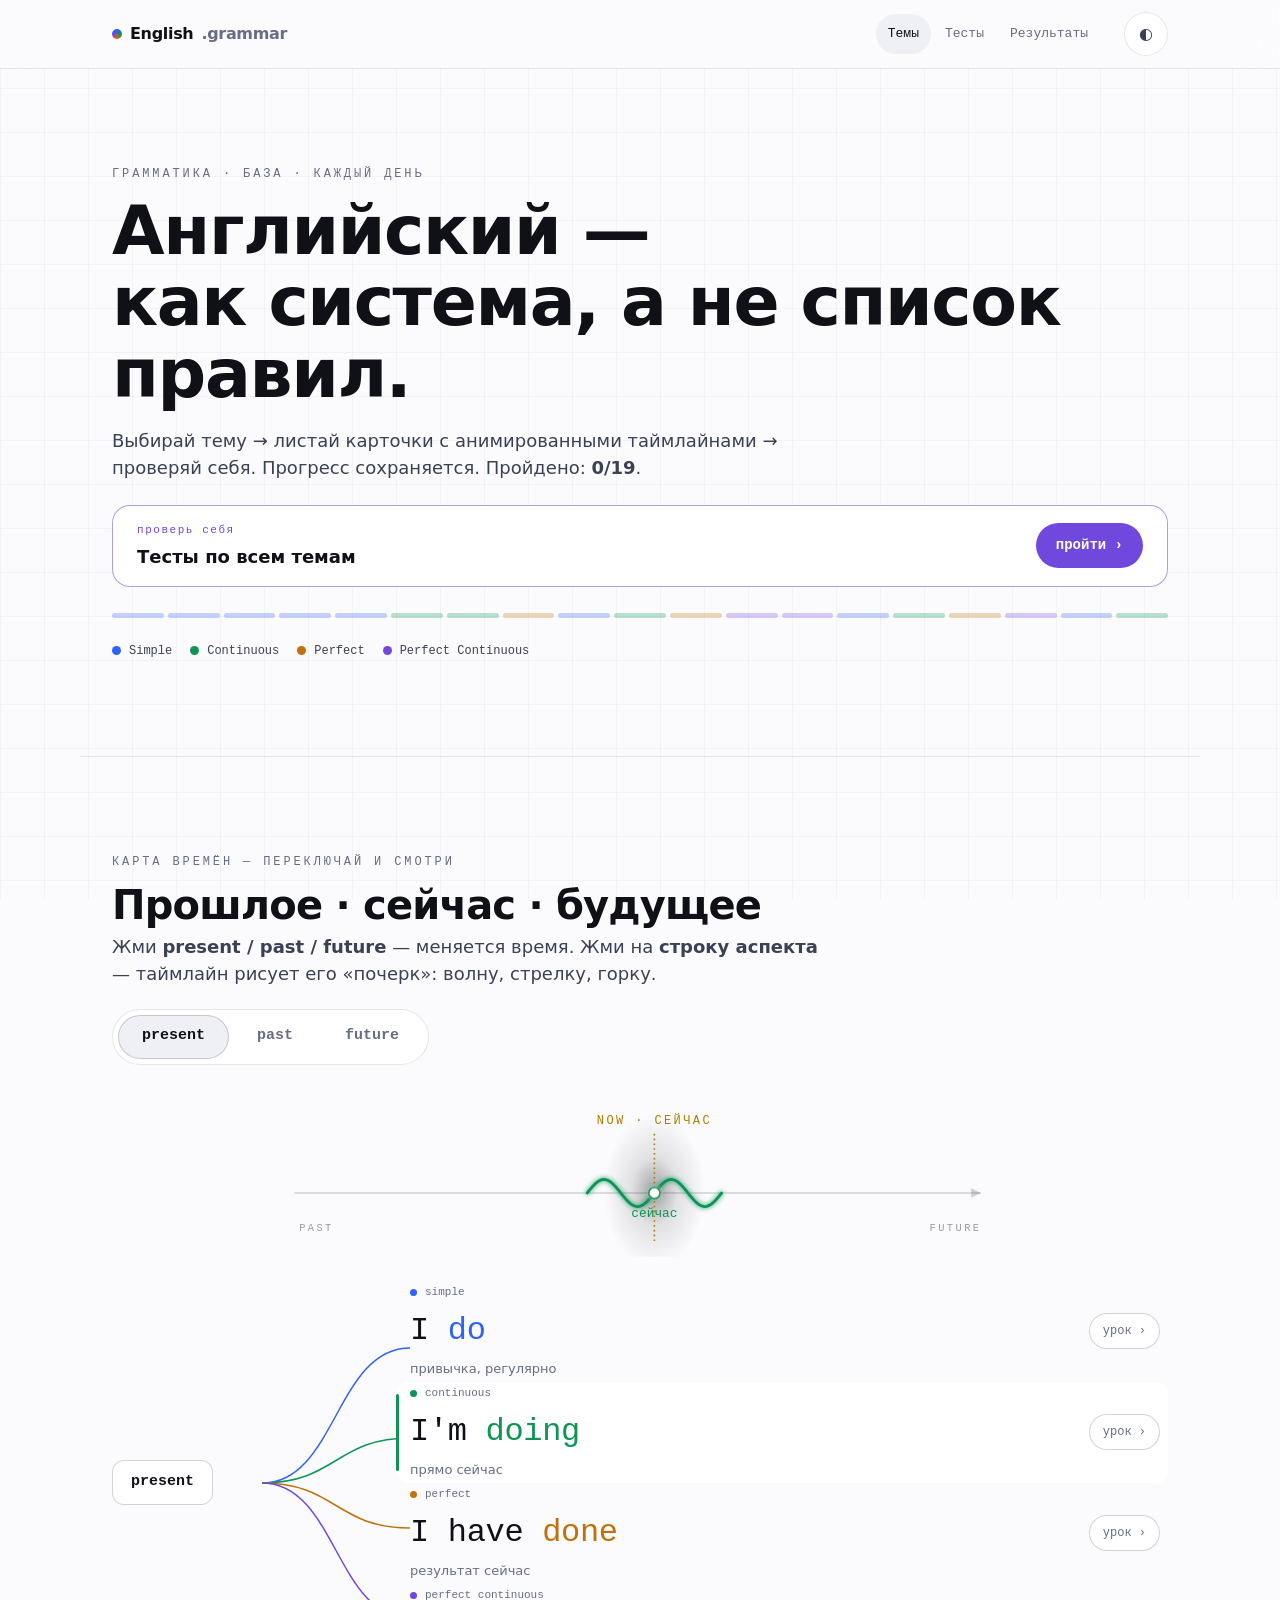
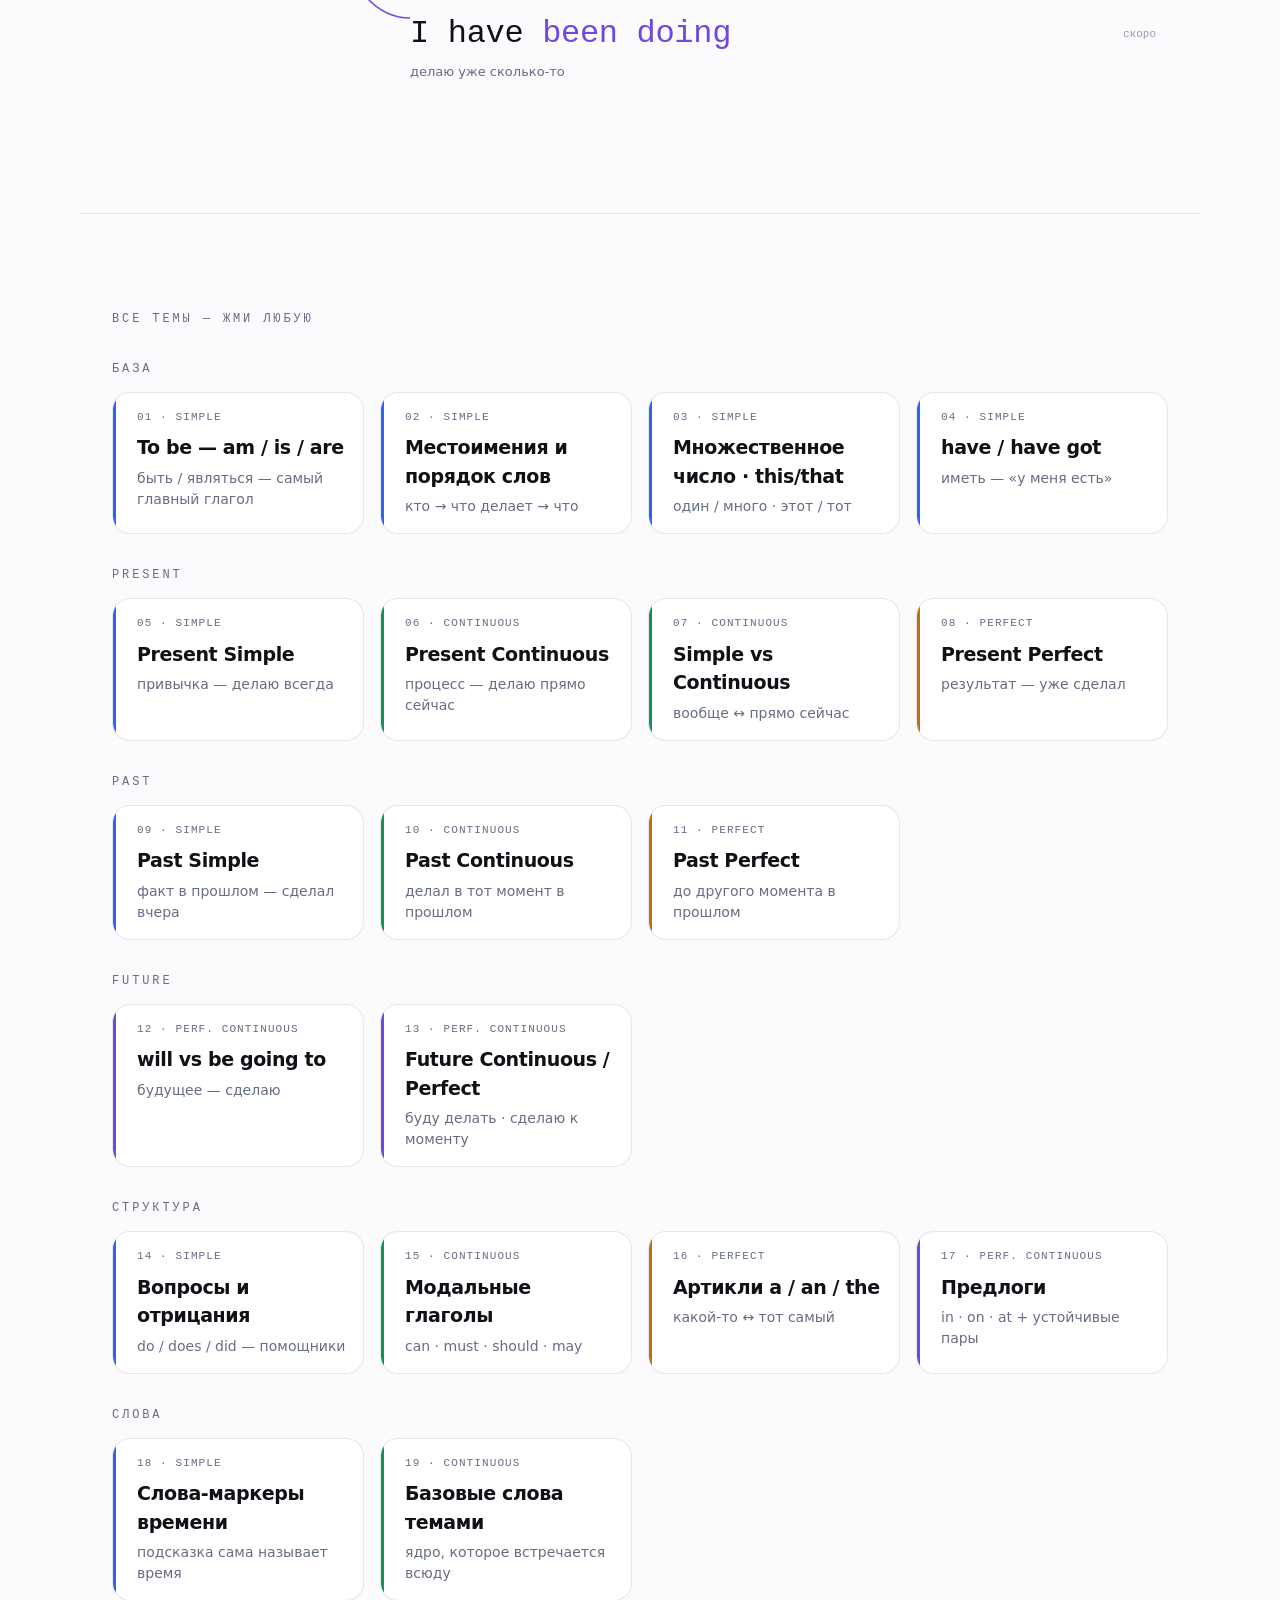
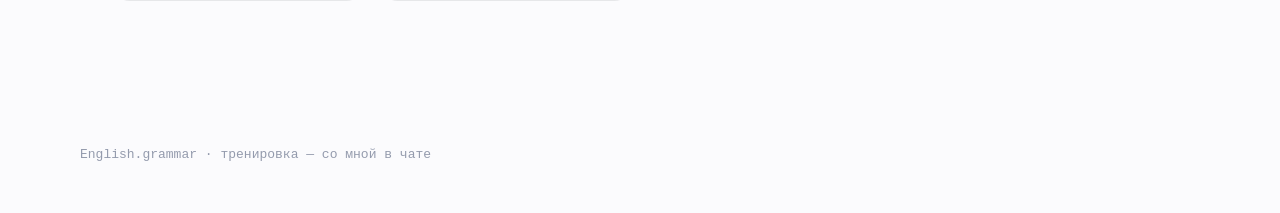
==== index.html @ 361019af "Фаза 1: разделить движок, UI и контент; темы и mobile-first Было: один app.js на 973 строки, в котор" ====
<!DOCTYPE html>
<html lang="ru">
<head>
  <meta charset="UTF-8" />
  <meta name="viewport" content="width=device-width, initial-scale=1, viewport-fit=cover" />
  <meta name="color-scheme" content="light dark" />
  <meta name="description" content="langlab — платформа для изучения языков: грамматика как система, анимированные таймлайны, тесты." />
  <title>langlab</title>

  <!-- тема ставится до первой отрисовки, иначе мигает светлым -->
  <script>
    try {
      var t = JSON.parse(localStorage.getItem('langlab.v1') || '{}')?.prefs?.theme;
      if (t === 'light' || t === 'dark') document.documentElement.setAttribute('data-theme', t);
    } catch (e) {}
  </script>

  <link rel="stylesheet" href="ui/tokens.css" />
  <link rel="stylesheet" href="ui/base.css" />
  <link rel="stylesheet" href="ui/components.css" />
  <link rel="stylesheet" href="ui/player.css" />
  <link rel="stylesheet" href="ui/tests.css" />
</head>
<body>
  <div id="app"></div>
  <script type="module" src="app/main.js"></script>
</body>
</html>
---- ui/tokens.css ----
/* ============================================================
   TOKENS — единственный источник цвета, шрифта, ритма.
   Светлая и тёмная темы описаны одной строкой на токен через
   light-dark(): переключение = смена color-scheme на <html>.
     data-theme отсутствует → системная тема
     data-theme="light" / "dark" → выбор пользователя
   ============================================================ */

:root {
  color-scheme: light dark;

  /* --- поверхности --- */
  --bg:         light-dark(#fbfbfd, #0a0b10);
  --bg-1:       light-dark(#ffffff, #0e1017);
  --bg-2:       light-dark(#ffffff, #14161f);
  --bg-3:       light-dark(#eef0f5, #1b1e29);
  --grid:       light-dark(rgba(15, 20, 40, 0.035), rgba(255, 255, 255, 0.028));
  --hairline:   light-dark(rgba(15, 20, 40, 0.10), rgba(255, 255, 255, 0.07));
  --hairline-2: light-dark(rgba(15, 20, 40, 0.18), rgba(255, 255, 255, 0.12));
  --veil:       light-dark(rgba(15, 20, 40, 0.06), rgba(255, 255, 255, 0.05));

  /* --- текст --- */
  --text:       light-dark(#0f1117, #f3f4f8);
  --text-soft:  light-dark(#3b4155, #b9bdca);
  --text-dim:   light-dark(#666d84, #7d8294);
  --text-faint: light-dark(#949bad, #565b6b);

  /* --- палитра курса (движок знает только эти имена) --- */
  --c-blue:   light-dark(#2f62f5, #5f8bff);
  --c-green:  light-dark(#0e9455, #35d488);
  --c-orange: light-dark(#c1710b, #f5a63b);
  --c-purple: light-dark(#7048dd, #ac8cf6);
  --c-now:    light-dark(#b07d00, #ffd233);

  --good:     light-dark(#0e9455, #35d488);
  --bad:      light-dark(#d3352f, #ff6b6b);

  /* текст поверх заливки акцентом */
  --on-accent: light-dark(#ffffff, #06070c);

  /* акцент по умолчанию — экраны переопределяют его на свой цвет */
  --accent: var(--c-blue);

  /* --- типографика --- */
  --font-sans: -apple-system, "SF Pro Display", "SF Pro Text", "Inter",
               system-ui, "Segoe UI", Roboto, sans-serif;
  --font-mono: "SF Mono", "JetBrains Mono", "Fira Code", ui-monospace,
               Menlo, Monaco, "Cascadia Code", monospace;

  /* --- радиусы --- */
  --r-sm: 8px;  --r-md: 12px;  --r-lg: 18px;  --r-xl: 26px;  --r-pill: 999px;

  /* --- ритм --- */
  --s-1: 4px;   --s-2: 8px;   --s-3: 12px;  --s-4: 16px;
  --s-5: 24px;  --s-6: 32px;  --s-7: 48px;  --s-8: 64px;  --s-9: 96px;

  /* --- тени --- */
  --shadow:     light-dark(0 18px 44px -24px rgba(15, 20, 40, 0.35),
                           0 20px 60px -20px rgba(0, 0, 0, 0.7));
  --shadow-sm:  light-dark(0 2px 10px -6px rgba(15, 20, 40, 0.35),
                           0 2px 10px -6px rgba(0, 0, 0, 0.6));

  /* --- габариты --- */
  --maxw: 1120px;
  --tap: 44px;            /* минимальная площадь тапа */
}

/* явный выбор пользователя перебивает системную тему */
:root[data-theme="light"] { color-scheme: light; }
:root[data-theme="dark"]  { color-scheme: dark; }

@media (prefers-reduced-motion: reduce) {
  *, *::before, *::after {
    animation-duration: 0.01ms !important;
    animation-iteration-count: 1 !important;
    transition-duration: 0.01ms !important;
    scroll-behavior: auto !important;
  }
}
---- ui/base.css ----
/* ============================================================
   BASE — сброс, каркас, типографика, шапка. Mobile-first:
   базовые правила = телефон, медиа-запросы только вверх.
   ============================================================ */

*, *::before, *::after { box-sizing: border-box; }

html {
  -webkit-text-size-adjust: 100%;
  scroll-behavior: smooth;
}

body {
  margin: 0;
  font-family: var(--font-sans);
  color: var(--text);
  background: var(--bg);
  background-image:
    linear-gradient(var(--grid) 1px, transparent 1px),
    linear-gradient(90deg, var(--grid) 1px, transparent 1px);
  background-size: 44px 44px, 44px 44px;
  background-attachment: fixed;
  line-height: 1.5;
  -webkit-font-smoothing: antialiased;
  text-rendering: optimizeLegibility;
  min-height: 100vh;
  overflow-x: hidden;
}

a { color: inherit; text-decoration: none; }
img, svg { max-width: 100%; }
button, input { font: inherit; color: inherit; }
button { -webkit-tap-highlight-color: transparent; }
::selection { background: color-mix(in oklab, var(--c-blue) 30%, transparent); }

:focus-visible {
  outline: 2px solid var(--accent);
  outline-offset: 2px;
  border-radius: var(--r-sm);
}

* { scrollbar-width: thin; scrollbar-color: var(--hairline-2) transparent; }
*::-webkit-scrollbar { width: 10px; height: 10px; }
*::-webkit-scrollbar-thumb {
  background: var(--hairline-2); border-radius: 999px;
  border: 3px solid transparent; background-clip: padding-box;
}

/* ============================================================
   Каркас
   ============================================================ */
.wrap { width: 100%; max-width: var(--maxw); margin: 0 auto; padding-inline: var(--s-4); }
.section { padding-block: var(--s-7); }
.section + .section { border-top: 1px solid var(--hairline); }

@media (min-width: 720px) {
  .wrap { padding-inline: var(--s-6); }
  .section { padding-block: var(--s-9); }
}

/* ============================================================
   Типографика
   ============================================================ */
h1, h2, h3 { font-weight: 800; letter-spacing: -0.02em; margin: 0; }
h1 { font-size: clamp(30px, 7vw, 68px); line-height: 1.05; }
h2 { font-size: clamp(23px, 5vw, 40px); line-height: 1.1; }
h3 { font-size: 19px; }

.eyebrow {
  font-family: var(--font-mono);
  font-size: 11px;
  letter-spacing: 0.24em;
  text-transform: uppercase;
  color: var(--text-dim);
  margin: 0 0 var(--s-3);
}

.lede { color: var(--text-soft); font-size: 16px; max-width: 62ch; }
@media (min-width: 720px) { .lede { font-size: 18px; } .eyebrow { font-size: 12px; } }

.mono { font-family: var(--font-mono); }
.dim  { color: var(--text-dim); }
.center { text-align: center; }

footer.site {
  padding: var(--s-7) 0;
  color: var(--text-faint);
  font-family: var(--font-mono);
  font-size: 13px;
}

/* ============================================================
   Шапка
   ============================================================ */
.nav {
  position: sticky; top: 0; z-index: 50;
  backdrop-filter: blur(14px) saturate(140%);
  background: color-mix(in oklab, var(--bg) 78%, transparent);
  border-bottom: 1px solid var(--hairline);
}
.nav-inner {
  max-width: var(--maxw); margin: 0 auto;
  padding: var(--s-2) var(--s-4);
  display: flex; align-items: center; gap: var(--s-3);
}
.brand {
  display: flex; align-items: center; gap: 8px;
  font-weight: 800; letter-spacing: -0.02em; font-size: 15px;
  flex: none;
}
.brand .dot {
  width: 10px; height: 10px; border-radius: 50%; flex: none;
  background: conic-gradient(var(--c-blue), var(--c-green), var(--c-orange), var(--c-purple), var(--c-blue));
}
/* на узком экране бренду хватает имени — место нужно ссылкам */
@media (max-width: 520px) { .brand .dim { display: none; } }

.nav-links {
  margin-left: auto;
  display: flex; gap: 2px;
  overflow-x: auto;
  scrollbar-width: none;
  -webkit-overflow-scrolling: touch;
}
.nav-links::-webkit-scrollbar { display: none; }
.nav-links a {
  font-family: var(--font-mono); font-size: 13px; color: var(--text-dim);
  padding: 10px 10px; border-radius: var(--r-pill); transition: .18s;
  white-space: nowrap;
}
@media (min-width: 560px) { .nav-links a { padding: 10px 12px; } }
.nav-links a.active { color: var(--text); background: var(--bg-3); }
@media (hover: hover) {
  .nav-links a:hover { color: var(--text); background: var(--bg-2); }
}

/* переключатель темы */
.theme-btn {
  flex: none; width: var(--tap); height: var(--tap);
  display: grid; place-items: center;
  border-radius: var(--r-pill); border: 1px solid var(--hairline);
  background: var(--bg-1); color: var(--text-soft);
  cursor: pointer; transition: .18s; font-size: 16px; line-height: 1;
}
.theme-btn:active { transform: scale(.94); }
@media (hover: hover) { .theme-btn:hover { color: var(--text); border-color: var(--hairline-2); } }

@media (min-width: 720px) {
  .nav-inner { padding: 12px var(--s-6); gap: var(--s-5); }
  .brand { font-size: 16px; }
}

/* ============================================================
   Утилиты
   ============================================================ */
.stack > * + * { margin-top: var(--s-4); }
.scroll-x { overflow-x: auto; -webkit-overflow-scrolling: touch; }
.only-wide { display: none; }
@media (min-width: 720px) { .only-wide { display: block; } }
---- ui/components.css ----
/* ============================================================
   COMPONENTS — блоки контента и навигации.
   Цвет берётся из --accent, который выставляет движок
   (никаких классов вида .a-simple — они бы привязали UI к английскому).
   ============================================================ */

/* ---------- бейдж ---------- */
.pill {
  display: inline-flex; align-items: center; gap: 8px;
  font-family: var(--font-mono); font-size: 11px; letter-spacing: 0.2em;
  text-transform: uppercase; padding: 6px 13px; border-radius: var(--r-pill);
  border: 1px solid currentColor; color: var(--accent);
}
.pill .num { color: var(--text-dim); letter-spacing: 0; }

/* ---------- плитки тем ---------- */
.grid { display: grid; grid-template-columns: 1fr; gap: var(--s-3); }
@media (min-width: 560px) { .grid { grid-template-columns: repeat(auto-fill, minmax(250px, 1fr)); gap: var(--s-4); } }

.card {
  display: block; position: relative; overflow: hidden; cursor: pointer;
  background: var(--bg-2);
  border: 1px solid var(--hairline); border-radius: var(--r-lg);
  padding: var(--s-4) var(--s-4) var(--s-4) var(--s-5);
  transition: .2s;
}
.card::before {
  content: ""; position: absolute; left: 0; top: 0; bottom: 0;
  width: 3px; background: var(--accent);
}
.card .kicker { font-family: var(--font-mono); font-size: 11px; letter-spacing: .1em; color: var(--text-dim); }
.card h3 { margin: 8px 0 6px; }
.card p { margin: 0; color: var(--text-dim); font-size: 14px; }
.card:active { transform: scale(.99); }
@media (hover: hover) {
  .card:hover { transform: translateY(-3px); border-color: var(--hairline-2); box-shadow: var(--shadow); }
}
.check { color: var(--good); }

/* ---------- лента прогресса по курсу ---------- */
.rail { display: flex; gap: 4px; align-items: center; }
.rail .seg {
  height: 5px; flex: 1; border-radius: 4px; background: currentColor;
  transition: opacity .3s, box-shadow .3s, transform .2s; cursor: pointer;
  min-width: 3px;
}
.rail .seg.dim { opacity: .28; }
.rail .seg.here { box-shadow: 0 0 12px -1px currentColor; transform: scaleY(1.8); }
@media (hover: hover) { .rail .seg:hover { transform: scaleY(1.6); } }

/* ---------- призыв к тестам ---------- */
.test-cta {
  display: flex; align-items: center; justify-content: space-between;
  gap: var(--s-4); flex-wrap: wrap;
  margin-top: var(--s-5); padding: var(--s-4) var(--s-5); border-radius: var(--r-lg);
  background: var(--bg-2);
  border: 1px solid color-mix(in oklab, var(--accent) 45%, var(--hairline));
  transition: .2s;
}
.test-cta .cta-k { font-family: var(--font-mono); font-size: 11px; letter-spacing: .14em; color: var(--accent); }
.test-cta .cta-t { font-size: 18px; font-weight: 700; margin-top: 4px; }
.test-cta .cta-go {
  font-family: var(--font-mono); font-size: 14px; font-weight: 700; color: var(--on-accent);
  background: var(--accent); padding: 12px 20px; border-radius: var(--r-pill); white-space: nowrap;
}
@media (hover: hover) { .test-cta:hover { transform: translateY(-2px); border-color: var(--accent); } }

/* ---------- легенда цветов ---------- */
.tag-legend {
  display: flex; flex-wrap: wrap; gap: 10px 18px;
  font-family: var(--font-mono); font-size: 12px; color: var(--text-soft);
}
.tag-legend span { display: inline-flex; align-items: center; gap: 8px; }
.tag-legend i { width: 9px; height: 9px; border-radius: 50%; display: inline-block; }

/* ============================================================
   КАРТА ВРЕМЁН (explorer)
   На телефоне — просто список строк, коннекторы прячем.
   ============================================================ */
.tense-switch {
  display: inline-flex; gap: 4px; background: var(--bg-1); border: 1px solid var(--hairline);
  padding: 5px; border-radius: var(--r-pill); margin-bottom: var(--s-5); max-width: 100%;
}
.tense-switch button {
  font-family: var(--font-mono); font-size: 14px; font-weight: 600; padding: 10px 16px;
  border: 0; background: transparent; color: var(--text-dim); border-radius: var(--r-pill);
  cursor: pointer; transition: .18s; min-height: var(--tap);
}
.tense-switch button.active { background: var(--bg-3); color: var(--text); box-shadow: inset 0 0 0 1px var(--hairline-2); }
@media (min-width: 720px) { .tense-switch button { padding: 9px 24px; font-size: 15px; } }

.tree-group { display: grid; grid-template-columns: 1fr; gap: var(--s-4); margin: 0 0 var(--s-6); }
.tense-node {
  justify-self: start;
  font-family: var(--font-mono); font-size: 15px; font-weight: 600; color: var(--text);
  padding: 10px 18px; border-radius: var(--r-md);
  background: var(--bg-2); border: 1px solid var(--hairline-2);
}
.tree-connectors { display: none; }

.aspect-rows { display: flex; flex-direction: column; gap: var(--s-2); }
.aspect-row { display: flex; flex-direction: column; justify-content: center; padding: var(--s-3) 0; }
.aspect-tag {
  display: flex; align-items: center; gap: 8px;
  font-family: var(--font-mono); font-size: 11px; color: var(--text-dim); margin-bottom: 6px;
}
.aspect-tag .bead { width: 7px; height: 7px; border-radius: 50%; background: var(--accent); flex: none; }
.form {
  font-family: var(--font-mono); font-size: clamp(19px, 5vw, 32px);
  font-weight: 500; letter-spacing: -0.01em; color: var(--text);
}
.hint { font-size: 13px; color: var(--text-dim); margin-top: 4px; }

/* строка-кнопка внутри карты */
.aspect-row[data-aspect] {
  position: relative; cursor: pointer; border-radius: var(--r-md);
  padding: var(--s-3) 84px var(--s-3) 14px; margin-left: -14px;
  transition: background .16s;
}
.aspect-row.active { background: var(--bg-2); }
.aspect-row.active::before {
  content: ''; position: absolute; left: 0; top: 12px; bottom: 12px;
  width: 3px; border-radius: 3px; background: var(--accent);
}
@media (hover: hover) { .aspect-row[data-aspect]:hover { background: var(--bg-1); } }

.row-open {
  position: absolute; right: 8px; top: 50%; transform: translateY(-50%);
  font-family: var(--font-mono); font-size: 12px; color: var(--text-dim);
  background: var(--bg-2); border: 1px solid var(--hairline-2); border-radius: var(--r-pill);
  padding: 8px 13px; cursor: pointer; transition: .16s; min-height: 36px;
}
.row-soon {
  position: absolute; right: 12px; top: 50%; transform: translateY(-50%);
  font-family: var(--font-mono); font-size: 11px; color: var(--text-faint);
}
@media (hover: hover) { .row-open:hover { color: var(--text); border-color: var(--text-dim); } }

@media (min-width: 900px) {
  .tree-group { grid-template-columns: 150px 148px 1fr; align-items: center; gap: 0; }
  .tree-connectors { display: block; width: 148px; height: 404px; }
  .aspect-rows { gap: 0; }
  .aspect-row { height: 101px; padding: 0; }
  .aspect-row[data-aspect] { padding: 0 84px 0 14px; }
}

/* ============================================================
   БЛОКИ ШАГА УРОКА
   ============================================================ */
.stitle {
  font-family: var(--font-mono); font-size: 11px; letter-spacing: .2em; text-transform: uppercase;
  color: var(--text-dim); margin-bottom: var(--s-4);
}
.lead {
  font-size: clamp(20px, 5.2vw, 30px); font-weight: 700; letter-spacing: -.02em;
  margin: 0 0 12px; color: var(--accent);
}
.body { font-size: 16px; color: var(--text-soft); max-width: 60ch; }
@media (min-width: 720px) { .body { font-size: 18px; } }

/* формула */
.formula {
  font-family: var(--font-mono); font-size: clamp(15px, 4vw, 21px);
  background: var(--bg-1); border: 1px solid var(--hairline); border-radius: var(--r-md);
  padding: 14px 16px; margin: var(--s-3) 0; color: var(--text-soft);
  overflow-x: auto; white-space: nowrap;
}
.formula .op { color: var(--text-faint); margin: 0 6px; }
.formula .slot { color: var(--text); }
.formula .lbl-l { color: var(--text-dim); }

/* вкладки + / − / ? */
.tabbar {
  display: inline-flex; gap: 4px; background: var(--bg-1); padding: 5px;
  border-radius: var(--r-pill); border: 1px solid var(--hairline); margin-bottom: var(--s-4);
}
.tabbar button {
  font-family: var(--font-mono); font-size: 16px; min-width: 46px; padding: 10px 16px;
  border: 0; cursor: pointer; background: transparent; color: var(--text-dim);
  border-radius: var(--r-pill); transition: .18s; font-weight: 600; min-height: var(--tap);
}
.tabbar button.active { background: var(--accent); color: var(--on-accent); }
.tab-panel { animation: rise .3s ease both; }
.tab-panel .en { font-family: var(--font-mono); font-size: clamp(18px, 4.6vw, 26px); color: var(--text); }
.tab-panel .en b { color: var(--accent); font-weight: 700; }
.tab-panel .ru { color: var(--text-dim); font-style: italic; margin-top: 10px; }

/* карточка-пример: тап открывает перевод */
.ex-list { display: grid; gap: 12px; }
.rev {
  background: var(--bg-2); border: 1px solid var(--hairline);
  border-radius: var(--r-lg); padding: 18px; cursor: pointer;
  transition: border-color .2s; text-align: center;
}
.rev .en { font-family: var(--font-mono); font-size: clamp(17px, 4.4vw, 26px); color: var(--text-soft); }
.rev .en u { color: var(--accent); text-decoration: none; border-bottom: 2px solid var(--accent); padding-bottom: 2px; font-weight: 600; }
.rev .en b { color: var(--text); font-weight: 600; }
.rev .ru {
  color: var(--text-dim); font-style: italic; font-size: 15px;
  max-height: 0; opacity: 0; overflow: hidden;
  transition: max-height .35s ease, opacity .35s ease, margin .35s;
}
.rev.open .ru { max-height: 120px; opacity: 1; margin-top: 12px; }
.rev .tap { font-family: var(--font-mono); font-size: 11px; color: var(--text-faint); letter-spacing: .1em; margin-top: 10px; }
.rev.open .tap { display: none; }
@media (hover: hover) { .rev:hover { border-color: var(--hairline-2); } }

/* активное вспоминание: RU → EN */
.rev.produce .prompt { font-size: clamp(17px, 4.4vw, 24px); color: var(--text); font-style: italic; }
.rev .answer {
  max-height: 0; opacity: 0; overflow: hidden;
  transition: max-height .35s ease, opacity .35s ease, margin .35s;
  font-family: var(--font-mono); font-size: clamp(17px, 4.2vw, 24px); color: var(--accent); font-weight: 600;
}
.rev.open .answer { max-height: 160px; opacity: 1; margin-top: 14px; }
.rev .tip-line { max-height: 0; opacity: 0; overflow: hidden; transition: .35s; font-size: 13px; color: var(--text-dim); }
.rev.open .tip-line { max-height: 80px; opacity: 1; margin-top: 8px; }

/* сравнение двух вариантов */
.vs { display: grid; grid-template-columns: 1fr; gap: var(--s-3); }
.vs-card { background: var(--bg-1); border: 1px solid var(--hairline); border-radius: var(--r-lg); padding: var(--s-4); }
.vs-card .en { font-family: var(--font-mono); font-size: 18px; color: var(--text); }
.vs-card .ru { color: var(--text-dim); font-size: 14px; margin-top: 8px; }
.vs-card .tg {
  font-family: var(--font-mono); font-size: 11px; letter-spacing: .12em;
  text-transform: uppercase; margin-bottom: 10px; color: var(--accent);
}
@media (min-width: 640px) { .vs { grid-template-columns: 1fr 1fr; gap: var(--s-4); } }

/* слова-маркеры */
.chips { display: flex; flex-wrap: wrap; gap: 8px; }
.chip {
  font-family: var(--font-mono); font-size: 14px; color: var(--text);
  background: var(--bg-2); border: 1px solid var(--hairline-2); border-radius: var(--r-pill);
  padding: 8px 14px;
}
.chip small { color: var(--text-dim); margin-left: 6px; }

/* частые ошибки */
.mistake { display: grid; gap: 10px; }
.mrow {
  display: grid; grid-template-columns: 1fr; gap: 6px; align-items: center;
  font-family: var(--font-mono); font-size: 15px;
}
.mrow .bad { color: var(--text-dim); text-decoration: line-through; text-decoration-color: var(--bad); }
.mrow .good { color: var(--text); }
.mrow .good::before { content: "→ "; color: var(--good); }
.why { font-family: var(--font-sans); font-size: 13px; color: var(--text-dim); margin-top: 2px; }
@media (min-width: 640px) { .mrow { grid-template-columns: 1fr 1fr; gap: 14px; font-size: 16px; } }

/* лестница времени */
.scale { display: grid; gap: 2px; font-family: var(--font-mono); max-width: 620px; }
.scale-row {
  display: grid; grid-template-columns: 44px 1fr auto; align-items: baseline;
  gap: var(--s-3); padding: 10px 4px; border-radius: var(--r-sm);
}
.scale-row .delta { color: var(--text-faint); font-size: 17px; text-align: right; }
.scale-row .en { color: var(--text-faint); font-size: 18px; }
.scale-row .ru { color: var(--text-faint); font-size: 13px; text-align: right; }
.scale-row.today .delta, .scale-row.today .en { color: var(--c-blue); }
.scale-row.today .en { font-weight: 700; }
.scale-row.today .ru { color: var(--text-soft); }
.scale-row.mark { background: color-mix(in oklab, var(--c-orange) 10%, transparent); }
.scale-row.mark .delta, .scale-row.mark .en { color: var(--c-orange); }
.scale-row.mark .en { font-weight: 700; }
.scale-row.mark .ru { color: var(--text); font-weight: 600; }
@media (min-width: 640px) {
  .scale-row { grid-template-columns: 64px 1fr auto; gap: var(--s-4); padding: 12px 4px; }
  .scale-row .delta { font-size: 20px; } .scale-row .en { font-size: 22px; } .scale-row .ru { font-size: 14px; }
}

/* заметка */
.note {
  background: color-mix(in oklab, var(--c-now) 12%, transparent);
  border: 1px solid color-mix(in oklab, var(--c-now) 32%, transparent);
  border-radius: var(--r-md); padding: 14px 16px; font-size: 15px; color: var(--text-soft);
}
.note b { color: var(--c-now); }
.note.warn {
  background: color-mix(in oklab, var(--bad) 10%, transparent);
  border-color: color-mix(in oklab, var(--bad) 30%, transparent);
}
.note.warn b { color: var(--bad); }
---- ui/player.css ----
/* ============================================================
   PLAYER — оболочка урока/теста, сцена шагов, таймлайны.
   ============================================================ */

.player { max-width: 860px; margin: 0 auto; padding-block: var(--s-4) var(--s-7); }

.player-top { display: flex; align-items: center; gap: var(--s-3); margin-bottom: var(--s-5); }
.back-btn {
  width: var(--tap); height: var(--tap); border-radius: 50%; border: 1px solid var(--hairline);
  display: grid; place-items: center; color: var(--text-soft); background: var(--bg-1);
  transition: .18s; flex: none; cursor: pointer; font-size: 20px; line-height: 1;
}
.back-btn:active { transform: scale(.94); }
@media (hover: hover) { .back-btn:hover { background: var(--bg-2); color: var(--text); } }

.deck-head { text-align: center; margin-bottom: var(--s-5); }
.deck-head .pill { margin-bottom: var(--s-3); }
.deck-head h1 { font-size: clamp(25px, 6.4vw, 50px); margin: 0 0 8px; animation: rise .5s ease both; }
.lesson-sub { font-size: 17px; font-weight: 600; color: var(--accent); animation: rise .5s .05s ease both; }
@media (min-width: 720px) { .lesson-sub { font-size: 20px; } }

/* ---------- сцена ---------- */
.stage { position: relative; min-height: 320px; display: flex; align-items: center; justify-content: center; }
.step { width: 100%; }
.step.in { animation: cardIn .45s cubic-bezier(.2,.7,.2,1) both; }
.step.back.in { animation-name: cardInBack; }
@media (min-width: 720px) { .stage { min-height: 440px; } }

@keyframes cardIn     { from { opacity: 0; transform: translateX(28px) } to { opacity: 1; transform: none } }
@keyframes cardInBack { from { opacity: 0; transform: translateX(-28px) } to { opacity: 1; transform: none } }
@keyframes rise       { from { opacity: 0; transform: translateY(12px) } to { opacity: 1; transform: none } }

.fade-seq > * { animation: rise .5s ease both; }
.fade-seq > *:nth-child(1) { animation-delay: .05s } .fade-seq > *:nth-child(2) { animation-delay: .12s }
.fade-seq > *:nth-child(3) { animation-delay: .19s } .fade-seq > *:nth-child(4) { animation-delay: .26s }
.fade-seq > *:nth-child(5) { animation-delay: .33s } .fade-seq > *:nth-child(6) { animation-delay: .40s }

/* ---------- управление ---------- */
.controls {
  display: flex; align-items: center; gap: var(--s-3); margin-top: var(--s-5);
  position: sticky; bottom: 0; z-index: 20;
  padding: var(--s-3) 0 calc(var(--s-3) + env(safe-area-inset-bottom));
  background: linear-gradient(to top, var(--bg) 62%, transparent);
}
.nav-btn {
  flex: 1; min-height: var(--tap); padding: 14px 16px;
  border-radius: var(--r-md); border: 1px solid var(--hairline);
  background: var(--bg-1); color: var(--text); font-size: 15px; font-weight: 600;
  cursor: pointer; transition: .16s; display: flex; align-items: center; justify-content: center; gap: 8px;
}
.nav-btn:disabled { opacity: .35; cursor: default; }
.nav-btn:active:not(:disabled) { transform: scale(.98); }
.nav-btn.primary { background: var(--accent); border-color: transparent; color: var(--on-accent); }
@media (hover: hover) {
  .nav-btn:hover:not(:disabled) { background: var(--bg-2); border-color: var(--hairline-2); }
  .nav-btn.primary:hover { filter: brightness(1.08); }
}
@media (min-width: 720px) {
  .controls { position: static; padding: 0; background: none; margin-top: var(--s-6); }
}

.step-dots { display: flex; gap: 6px; justify-content: center; margin-top: var(--s-4); flex-wrap: wrap; }
.step-dots i { width: 20px; height: 4px; border-radius: 3px; background: var(--bg-3); cursor: pointer; transition: .25s; }
.step-dots i.on { background: var(--accent); }
.step-dots i.done { background: color-mix(in oklab, var(--accent) 55%, var(--bg-3)); }

.khint {
  display: none;
  text-align: center; font-family: var(--font-mono); font-size: 11px;
  color: var(--text-faint); margin-top: var(--s-4); letter-spacing: .05em;
}
@media (min-width: 900px) and (hover: hover) { .khint { display: block; } }

/* ============================================================
   ТАЙМЛАЙН (анимированный SVG)
   ============================================================ */
.tl-scroll { overflow-x: auto; -webkit-overflow-scrolling: touch; scrollbar-width: none; margin: 8px 0 0; }
.tl-scroll::-webkit-scrollbar { display: none; }
.tl { display: block; width: 100%; min-width: 460px; max-width: 720px; margin: 0 auto; overflow: visible; }
.tl .axis-line { stroke: var(--hairline-2); stroke-width: 2; }
.tl .glow { animation: nowpulse 2.6s ease-in-out infinite; transform-origin: center; }
@keyframes nowpulse { 0%, 100% { opacity: .35 } 50% { opacity: .8 } }
.tl .nowdot { stroke: var(--c-now); stroke-width: 2; stroke-dasharray: 2 4; }
.tl .lbl-now { fill: var(--c-now); font-family: var(--font-mono); font-size: 15px; letter-spacing: 3px; }
.tl .lbl-end { fill: var(--text-faint); font-family: var(--font-mono); font-size: 13px; letter-spacing: 3px; }
.tl .cap { font-family: var(--font-mono); font-size: 16px; }
.tl .axis-head { fill: var(--hairline-2); }

/* ось шире экрана: сжимаем меньше, а подписи наоборот увеличиваем,
   иначе после масштабирования SVG они превращаются в пыль */
@media (max-width: 560px) {
  .tl { min-width: 420px; }
  .tl .lbl-now { font-size: 20px; letter-spacing: 2px; }
  .tl .lbl-end { font-size: 17px; letter-spacing: 2px; }
  .tl .cap { font-size: 20px; }
}

.tl .draw { stroke-dasharray: 1; stroke-dashoffset: 1; animation: draw 1s .15s ease forwards; }
@keyframes draw { to { stroke-dashoffset: 0; } }
.tl .pop {
  opacity: 0; transform: scale(0); transform-box: fill-box; transform-origin: center;
  animation: pop .4s ease forwards;
}
@keyframes pop { to { opacity: 1; transform: scale(1); } }
.tl .checkmark { opacity: 0; animation: fadein .4s .9s forwards; }
@keyframes fadein { to { opacity: 1; } }
---- ui/tests.css ----
/* ============================================================
   TESTS — типы вопросов, разбор, экран результатов.
   ============================================================ */

/* ---------- список тестов ---------- */
.t-grid { display: grid; grid-template-columns: 1fr; gap: var(--s-3); }
@media (min-width: 560px) { .t-grid { grid-template-columns: repeat(auto-fill, minmax(270px, 1fr)); gap: var(--s-4); } }

.t-card {
  position: relative; display: block; padding: 18px 20px 50px; border-radius: var(--r-lg);
  background: var(--bg-2); border: 1px solid var(--hairline); overflow: hidden; transition: .18s;
}
.t-card::before { content: ''; position: absolute; left: 0; top: 0; bottom: 0; width: 4px; background: var(--accent); }
.t-card .kicker {
  font-family: var(--font-mono); font-size: 11px; letter-spacing: .1em; color: var(--accent);
  display: flex; gap: 8px; align-items: center; flex-wrap: wrap;
}
.t-card .t-best { color: var(--good); }
.t-card h3 { margin: 10px 0 6px; font-size: 19px; }
.t-card p { margin: 0; color: var(--text-dim); font-size: 14px; }
.t-card .t-go {
  position: absolute; left: 20px; bottom: 16px;
  font-family: var(--font-mono); font-size: 13px; color: var(--accent); font-weight: 600;
}
@media (hover: hover) { .t-card:hover { transform: translateY(-3px); border-color: var(--accent); } }

/* ---------- прогресс по вопросам ---------- */
.t-progress { flex: 1; display: flex; gap: 4px; }
.t-progress i { flex: 1; height: 5px; border-radius: 4px; background: var(--hairline-2); transition: .25s; min-width: 3px; }
.t-progress i.cur { background: var(--accent); box-shadow: 0 0 10px -1px var(--accent); }
.t-progress i.ok { background: var(--good); }
.t-progress i.no { background: var(--bad); }

/* ---------- общий каркас вопроса ---------- */
.q-type {
  font-family: var(--font-mono); font-size: 11px; letter-spacing: .18em; text-transform: uppercase;
  color: var(--accent); text-align: center; margin-bottom: 14px;
}
.quiz .q {
  font-family: var(--font-mono); font-size: clamp(17px, 4.4vw, 24px); color: var(--text);
  margin-bottom: var(--s-4); text-align: center;
}
.q-ru { text-align: center; color: var(--text-dim); font-style: italic; font-size: 14px; margin-top: 12px; }

/* выбор варианта */
.quiz .opts { display: grid; gap: 10px; max-width: 520px; margin: 0 auto; }
.quiz .opt {
  font-family: var(--font-mono); font-size: 16px; padding: 14px 16px; border-radius: var(--r-md);
  border: 1px solid var(--hairline-2); background: var(--bg-1); color: var(--text); cursor: pointer;
  transition: .16s; text-align: left; min-height: var(--tap);
}
.quiz .opt.sel { border-color: var(--accent); background: var(--bg-2); }
.quiz .opt.correct {
  border-color: var(--good); color: var(--good); animation: goodpop .4s ease;
  background: color-mix(in oklab, var(--good) 12%, transparent);
}
.quiz .opt.wrong {
  border-color: var(--bad); color: var(--bad);
  background: color-mix(in oklab, var(--bad) 10%, transparent);
}
.quiz .opt:disabled { cursor: default; }
@media (hover: hover) { .quiz .opt:hover:not(:disabled) { border-color: var(--text-dim); background: var(--bg-2); } }
@keyframes goodpop { 0% { transform: scale(1) } 40% { transform: scale(1.03) } 100% { transform: scale(1) } }

.pick-hint {
  text-align: center; font-family: var(--font-mono); font-size: 11px; letter-spacing: .1em;
  color: var(--text-faint); margin: -6px 0 14px;
}
.quiz .opt.sel::after { content: '✓'; float: right; color: var(--accent); font-weight: 700; }
.quiz .opt.correct::after { content: '✓'; float: right; color: var(--good); }
.quiz .opt.wrong::after { content: '✕'; float: right; color: var(--bad); }

/* найди ошибку / собери предложение */
.err-sent {
  text-align: center; font-family: var(--font-mono); font-size: clamp(16px, 4.2vw, 24px);
  line-height: 2.1; max-width: 620px; margin: 4px auto 0;
}
.tok {
  font-family: var(--font-mono); font-size: inherit; padding: 6px 8px; border-radius: 8px;
  border: 1px solid transparent; background: var(--bg-1); color: var(--text); cursor: pointer; transition: .14s;
}
.tok.sel { border-color: var(--accent); background: var(--bg-2); }
.tok.correct { border-color: var(--good); color: var(--good); background: color-mix(in oklab, var(--good) 12%, transparent); }
.tok.wrong { border-color: var(--bad); color: var(--bad); background: color-mix(in oklab, var(--bad) 10%, transparent); }
.tok:disabled { cursor: default; }
@media (hover: hover) { .tok:hover:not(:disabled) { border-color: var(--text-dim); } }

.order-line {
  min-height: 56px; display: flex; flex-wrap: wrap; gap: 8px; justify-content: center; align-items: center;
  padding: 12px; border-radius: var(--r-md); border: 1px dashed var(--hairline-2);
  background: var(--bg-1); margin: 6px auto 14px; max-width: 640px;
}
.order-line.ok { border-style: solid; border-color: var(--good); }
.order-line.no { border-style: solid; border-color: var(--bad); }
.order-line .ph { color: var(--text-faint); font-family: var(--font-mono); font-size: 13px; }
.order-line .placed { background: var(--bg-3); border-color: var(--hairline-2); }
.order-bank { display: flex; flex-wrap: wrap; gap: 8px; justify-content: center; max-width: 640px; margin: 0 auto; }
.bank-tok.used { opacity: .28; pointer-events: none; }

/* ввод слова */
.gap-wrap { display: flex; justify-content: center; margin-top: 6px; }
.gap-input {
  font-family: var(--font-mono); font-size: 18px; text-align: center; width: min(320px, 86%);
  padding: 13px 16px; border-radius: var(--r-md); border: 1px solid var(--hairline-2);
  background: var(--bg-1); color: var(--text); transition: .16s; min-height: var(--tap);
}
.gap-input:focus { outline: none; border-color: var(--accent); }
.gap-input.ok { border-color: var(--good); color: var(--good); }
.gap-input.no { border-color: var(--bad); color: var(--bad); }

.mgap-sent {
  text-align: center; font-family: var(--font-mono); font-size: clamp(16px, 4.2vw, 23px);
  line-height: 2.3; max-width: 640px; margin: 6px auto 0; color: var(--text);
}
.mgap-input {
  font-family: var(--font-mono); font-size: inherit; text-align: center; width: 5.5em;
  padding: 4px 8px; margin: 0 4px; border: 0; border-bottom: 2px solid var(--accent);
  background: var(--bg-1); color: var(--accent); border-radius: 6px 6px 0 0;
}
.mgap-input:focus { outline: none; background: var(--bg-2); }
.mgap-input.ok { border-color: var(--good); color: var(--good); }
.mgap-input.no { border-color: var(--bad); color: var(--bad); }

/* ---------- разбор ответа ---------- */
.quiz .explain {
  max-width: 520px; margin: var(--s-4) auto 0; text-align: center; color: var(--text-soft); font-size: 15px;
  opacity: 0; transform: translateY(6px); transition: .3s;
}
.quiz .explain.show { opacity: 1; transform: none; }
.quiz .explain .ru { color: var(--text-dim); font-style: italic; display: block; margin-top: 4px; }
.quiz .explain .verdict { font-family: var(--font-mono); font-weight: 700; font-size: 15px; letter-spacing: .05em; }
.quiz .explain .verdict.good { color: var(--good); }
.quiz .explain .verdict.bad { color: var(--bad); }
.quiz .explain .right { margin-top: 6px; color: var(--text); }
.quiz .explain .right b { color: var(--good); font-family: var(--font-mono); }
.quiz .explain .why-line { margin-top: 8px; color: var(--text-dim); font-size: 14px; }
.mine-tag {
  font-family: var(--font-mono); font-size: 10px; letter-spacing: .08em; text-transform: uppercase;
  color: var(--c-orange); border: 1px solid color-mix(in oklab, var(--c-orange) 50%, transparent);
  border-radius: var(--r-pill); padding: 2px 8px; margin-left: 6px; white-space: nowrap;
}

/* ---------- итог теста ---------- */
.score-ring {
  width: 120px; height: 120px; margin: 0 auto 14px; border-radius: 50%;
  display: grid; place-items: center; border: 3px solid var(--hairline-2);
}
.score-ring.good { border-color: var(--good); }
.score-ring.ok { border-color: var(--c-orange); }
.score-ring.bad { border-color: var(--bad); }
.score-num { font-size: 36px; font-weight: 800; line-height: 1; }
.score-num span { font-size: 18px; color: var(--text-dim); font-weight: 600; }
.score-pct { font-family: var(--font-mono); font-size: 13px; color: var(--text-dim); margin-top: 2px; }
.score-verdict { font-size: 16px; font-weight: 600; }
.score-verdict.good { color: var(--good); }
.score-verdict.ok { color: var(--c-orange); }
.score-verdict.bad { color: var(--bad); }
.score-verdict .pb {
  font-family: var(--font-mono); font-size: 11px; color: var(--c-now); white-space: nowrap;
  border: 1px solid color-mix(in oklab, var(--c-now) 45%, transparent);
  border-radius: var(--r-pill); padding: 2px 8px; margin-left: 6px;
}

.review { max-width: 640px; margin: 8px auto 0; display: grid; gap: 12px; }
.rev-item {
  background: var(--bg-2); border: 1px solid var(--hairline); border-left: 3px solid var(--bad);
  border-radius: var(--r-md); padding: 14px 16px; text-align: left;
}
.rev-q { font-family: var(--font-mono); font-size: 15px; color: var(--text-soft); }
.rev-a { margin-top: 6px; font-size: 14px; }
.rev-a b { color: var(--good); font-family: var(--font-mono); }
.rev-w { margin-top: 6px; font-size: 13px; color: var(--text-dim); }
.allclear { text-align: center; color: var(--good); font-size: 18px; font-family: var(--font-mono); padding: var(--s-6); }

/* ============================================================
   ЭКРАН РЕЗУЛЬТАТОВ
   ============================================================ */
.res-summary {
  display: flex; gap: var(--s-5); align-items: center; flex-wrap: wrap;
  background: var(--bg-2); border: 1px solid var(--hairline);
  border-radius: var(--r-xl); padding: var(--s-5); margin-bottom: var(--s-5);
}
.res-ring {
  width: 108px; height: 108px; border-radius: 50%; display: grid; place-items: center;
  border: 3px solid var(--hairline-2); flex: none; text-align: center;
}
.res-ring.good { border-color: var(--good); }
.res-ring.ok { border-color: var(--c-orange); }
.res-ring.bad { border-color: var(--bad); }
.res-big { font-size: 32px; font-weight: 800; line-height: 1; }
.res-big span { font-size: 17px; color: var(--text-dim); }
.res-sub { font-family: var(--font-mono); font-size: 11px; color: var(--text-dim); margin-top: 3px; }
.res-meta { flex: 1; min-width: 220px; }
.res-verdict { font-size: 18px; font-weight: 700; }
.res-verdict.good { color: var(--good); }
.res-verdict.ok { color: var(--c-orange); }
.res-verdict.bad { color: var(--bad); }
.res-cover { color: var(--text-soft); font-size: 14px; margin-top: 6px; }
.res-note { color: var(--text-dim); font-size: 13px; margin-top: 10px; max-width: 52ch; }

.res-list { display: grid; gap: 8px; }
.res-row {
  display: flex; align-items: center; gap: var(--s-3); padding: 12px 14px; border-radius: var(--r-md);
  background: var(--bg-2); border: 1px solid var(--hairline); border-left: 3px solid var(--accent);
  transition: .16s;
}
.res-name { flex: 1; font-size: 14px; font-weight: 600; min-width: 0; }
.res-b2 {
  font-family: var(--font-mono); font-size: 10px; letter-spacing: .06em; color: var(--c-purple);
  border: 1px solid color-mix(in oklab, var(--c-purple) 45%, transparent);
  border-radius: var(--r-pill); padding: 1px 7px; margin-left: 6px; white-space: nowrap;
}
.res-bar { flex: 0 0 70px; height: 6px; border-radius: 4px; background: var(--bg-3); overflow: hidden; }
.res-bar i { display: block; height: 100%; background: var(--text-dim); border-radius: 4px; transition: width .5s; }
.res-bar i.good { background: var(--good); }
.res-bar i.ok { background: var(--c-orange); }
.res-bar i.bad { background: var(--bad); }
.res-score { flex: 0 0 52px; text-align: right; font-family: var(--font-mono); font-size: 14px; color: var(--text-dim); }
.res-score.good { color: var(--good); }
.res-score.ok { color: var(--c-orange); }
.res-score.bad { color: var(--bad); }
@media (hover: hover) { .res-row:hover { border-color: var(--accent); transform: translateX(2px); } }
@media (min-width: 640px) {
  .res-row { padding: 14px 18px; gap: var(--s-4); }
  .res-name { font-size: 15px; }
  .res-bar { flex-basis: 120px; }
}
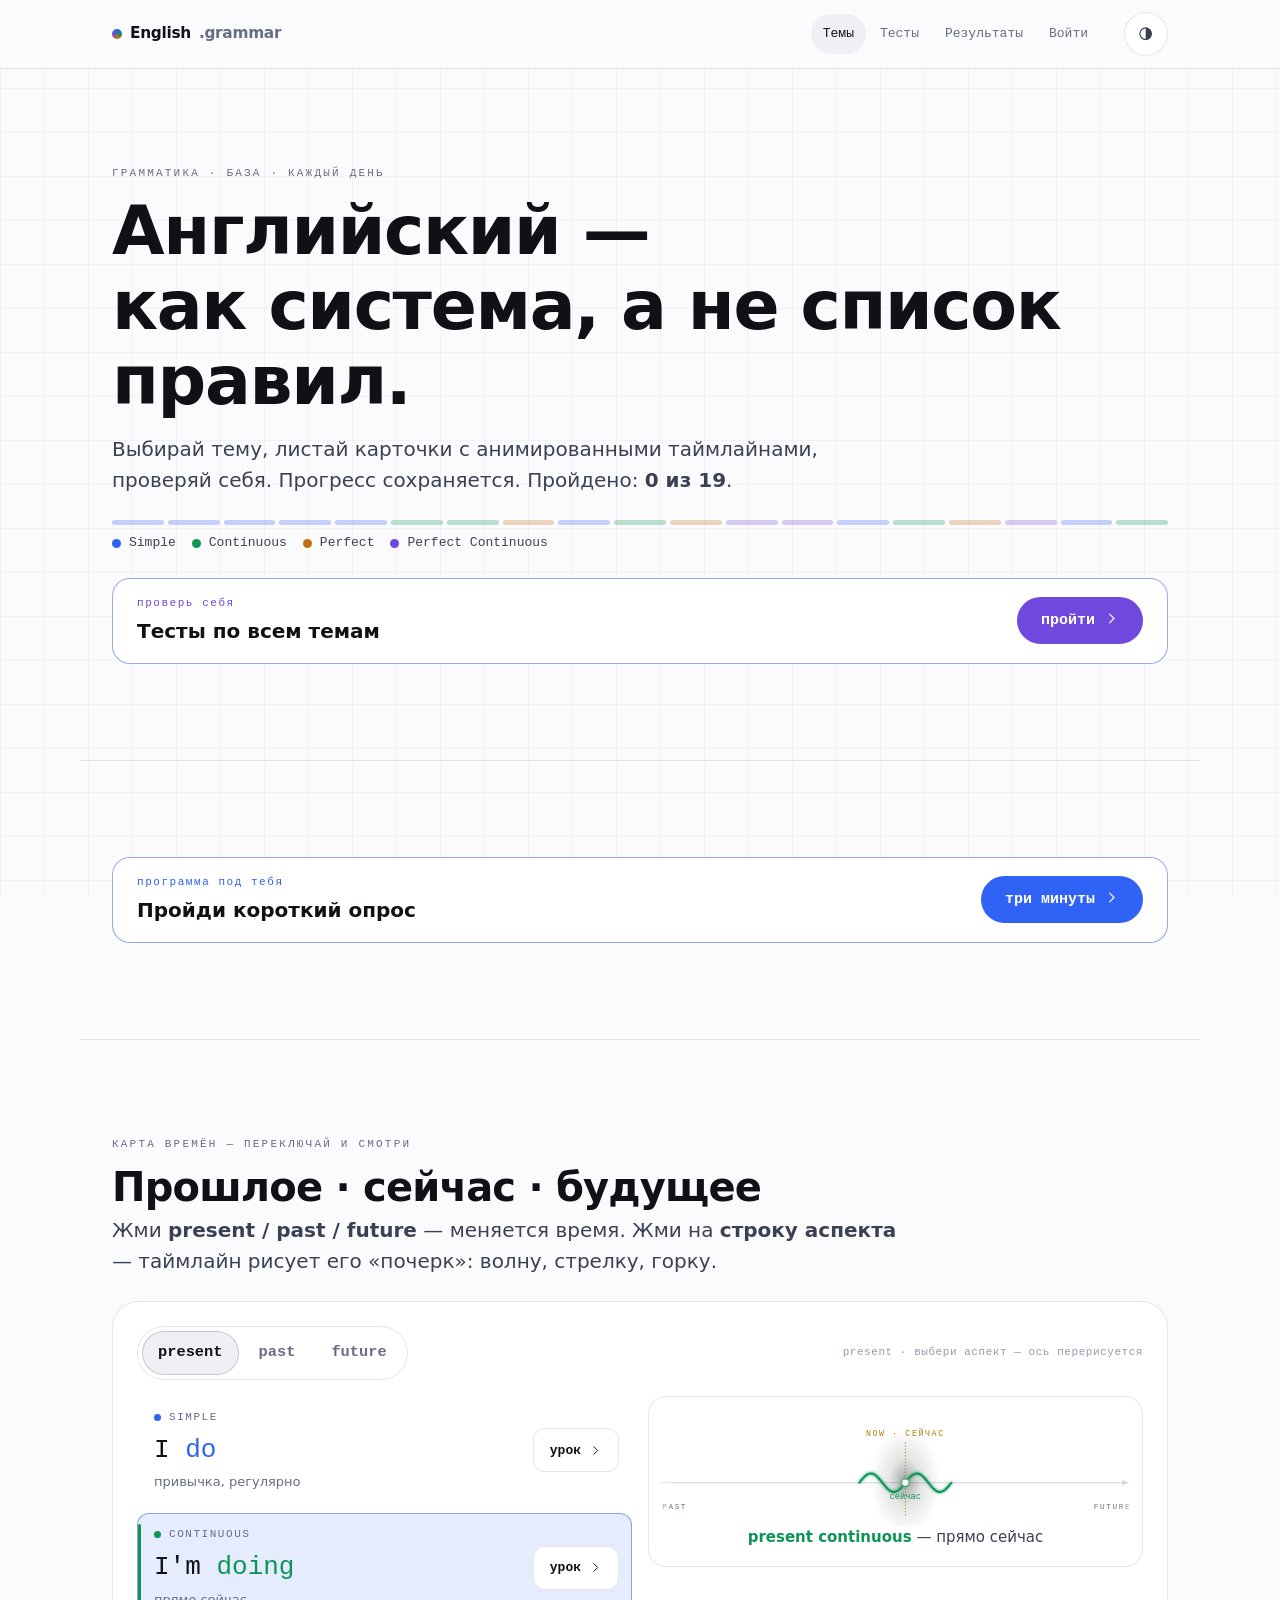
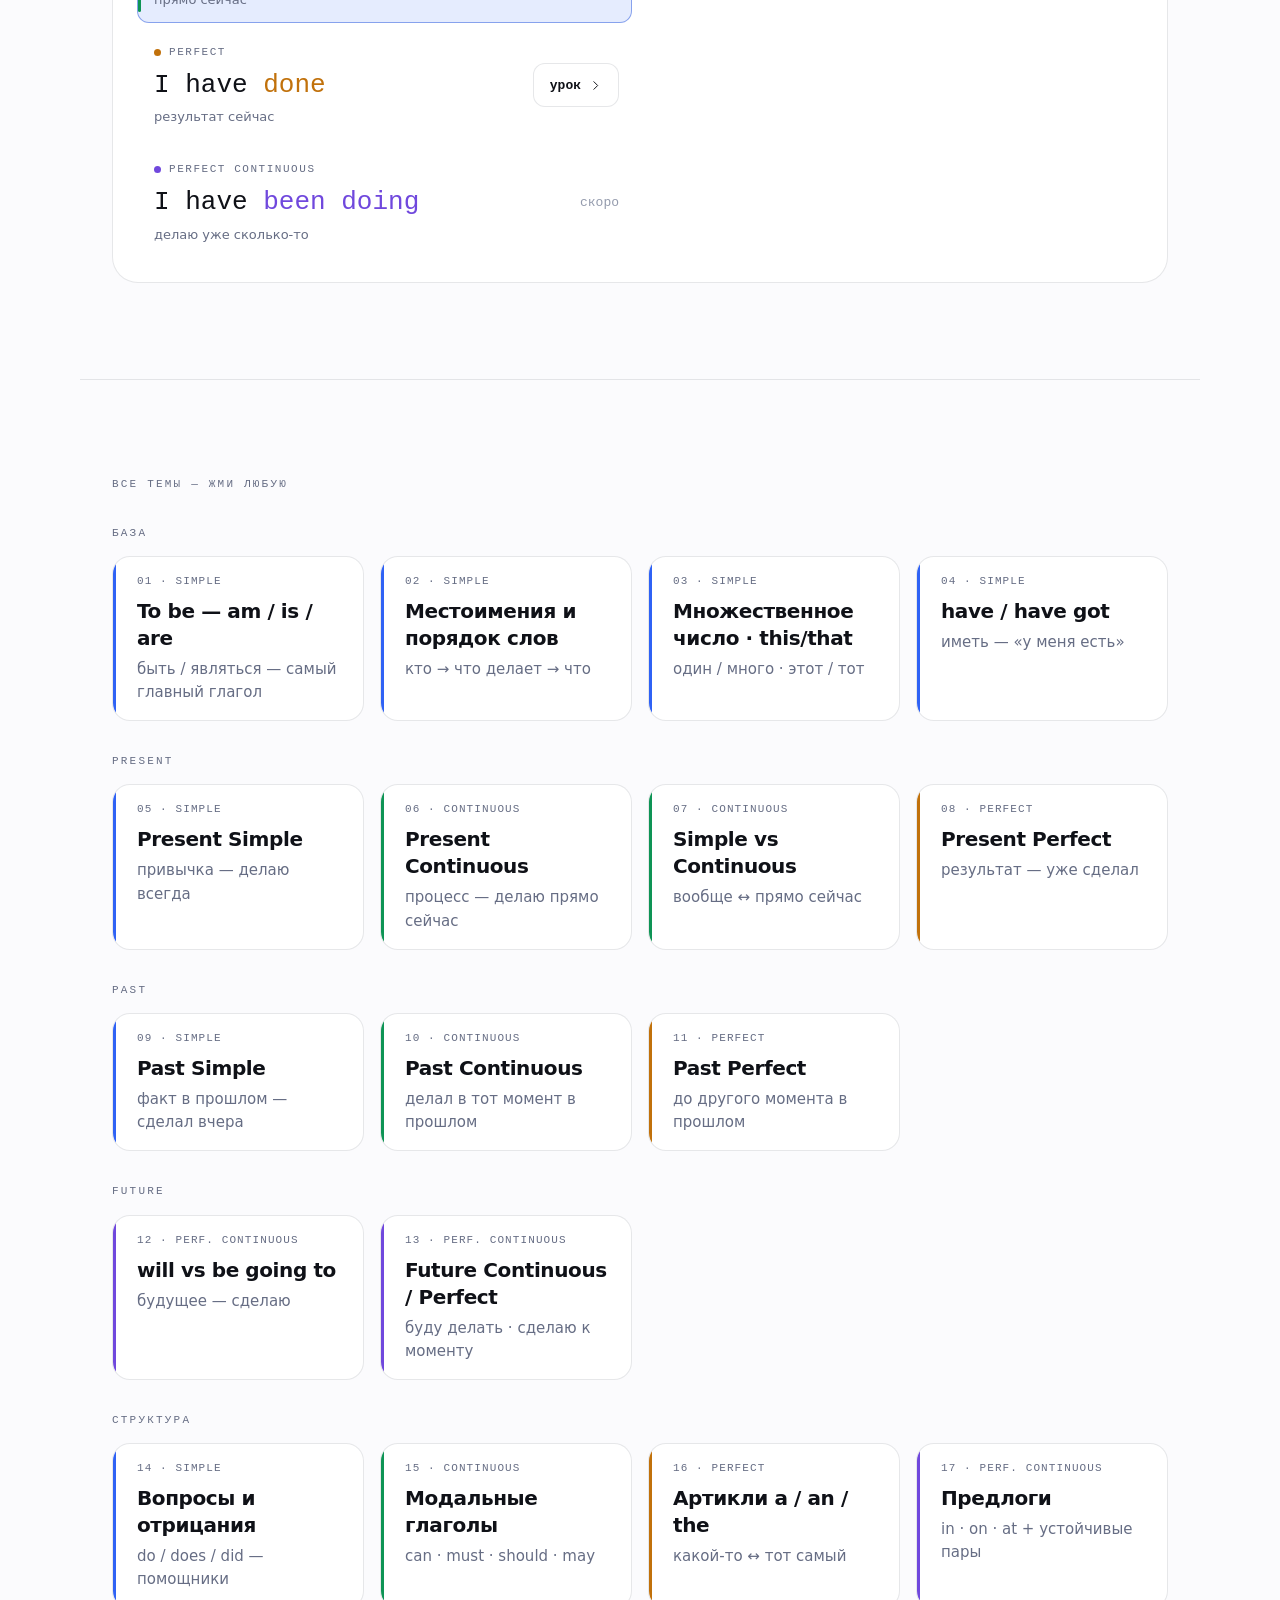
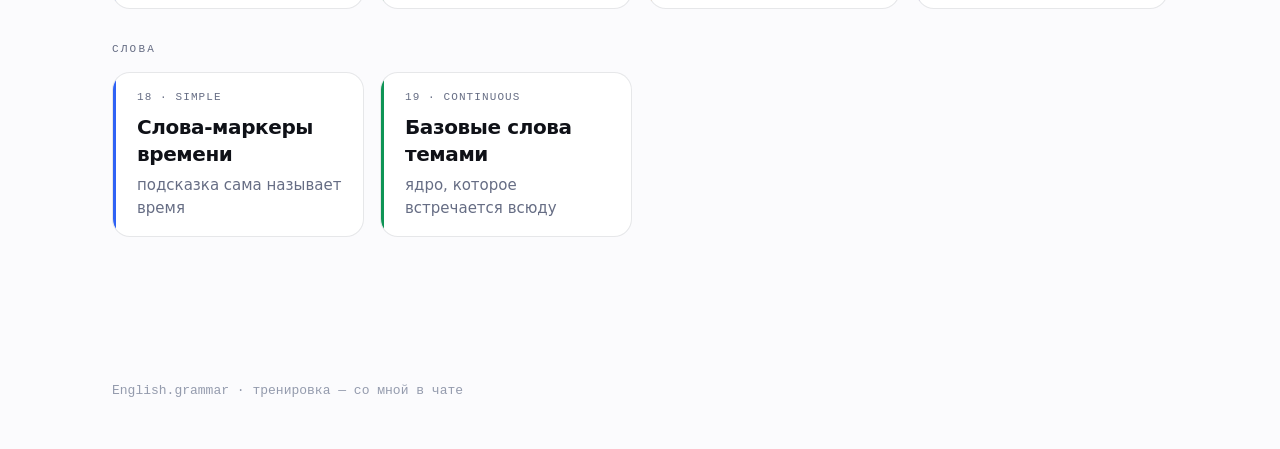
==== commit c9bbc954: "Дизайн-система: токены-роли, примитивы с состояниями, живой стайлгайд Три слоя вместо разрозненного " ====
--- a/index.html
+++ b/index.html
@@ -15,11 +15,12 @@
     } catch (e) {}
   </script>
 
+  <!-- дизайн-система: токены → база → примитивы → контент → сборки -->
   <link rel="stylesheet" href="ui/tokens.css" />
   <link rel="stylesheet" href="ui/base.css" />
-  <link rel="stylesheet" href="ui/components.css" />
-  <link rel="stylesheet" href="ui/player.css" />
-  <link rel="stylesheet" href="ui/tests.css" />
+  <link rel="stylesheet" href="ui/primitives.css" />
+  <link rel="stylesheet" href="ui/content.css" />
+  <link rel="stylesheet" href="ui/patterns.css" />
 </head>
 <body>
   <div id="app"></div>
--- a/ui/tokens.css
+++ b/ui/tokens.css
@@ -1,71 +1,144 @@
 /* ============================================================
-   TOKENS — единственный источник цвета, шрифта, ритма.
-   Светлая и тёмная темы описаны одной строкой на токен через
-   light-dark(): переключение = смена color-scheme на <html>.
-     data-theme отсутствует → системная тема
-     data-theme="light" / "dark" → выбор пользователя
+   TOKENS — единственный источник цвета, размера и движения.
+
+   Три слоя, и это важно:
+     1. ПАЛИТРА     — сырые цвета. В компонентах не используются никогда.
+     2. РОЛИ        — что этот цвет значит (поверхность, текст, граница,
+                      успех…). Компоненты обращаются только сюда.
+     3. ШКАЛЫ       — типографика, ритм, радиусы, движение.
+
+   Правило: если в компоненте появился --c-orange или #ffd233 — значит
+   не хватает роли, надо завести её здесь, а не красить по месту.
+
+   Светлая и тёмная описаны одной строкой на токен через light-dark():
+   переключение = смена color-scheme на <html>.
+     нет data-theme        → тема как в системе
+     data-theme="light|dark" → выбор пользователя
    ============================================================ */
 
 :root {
   color-scheme: light dark;
 
-  /* --- поверхности --- */
-  --bg:         light-dark(#fbfbfd, #0a0b10);
-  --bg-1:       light-dark(#ffffff, #0e1017);
-  --bg-2:       light-dark(#ffffff, #14161f);
-  --bg-3:       light-dark(#eef0f5, #1b1e29);
-  --grid:       light-dark(rgba(15, 20, 40, 0.035), rgba(255, 255, 255, 0.028));
-  --hairline:   light-dark(rgba(15, 20, 40, 0.10), rgba(255, 255, 255, 0.07));
-  --hairline-2: light-dark(rgba(15, 20, 40, 0.18), rgba(255, 255, 255, 0.12));
-  --veil:       light-dark(rgba(15, 20, 40, 0.06), rgba(255, 255, 255, 0.05));
+  /* ------------------------------------------------------------
+     1. ПАЛИТРА (сырые значения, только для слоя ролей ниже)
+     ------------------------------------------------------------ */
+  --p-blue:   light-dark(#2f62f5, #5f8bff);
+  --p-green:  light-dark(#0e9455, #35d488);
+  --p-orange: light-dark(#c1710b, #f5a63b);
+  --p-purple: light-dark(#7048dd, #ac8cf6);
+  --p-amber:  light-dark(#b07d00, #ffd233);
+  --p-red:    light-dark(#d3352f, #ff6b6b);
 
-  /* --- текст --- */
-  --text:       light-dark(#0f1117, #f3f4f8);
-  --text-soft:  light-dark(#3b4155, #b9bdca);
-  --text-dim:   light-dark(#666d84, #7d8294);
-  --text-faint: light-dark(#949bad, #565b6b);
+  --p-ink-0: light-dark(#0f1117, #f3f4f8);
+  --p-ink-1: light-dark(#3b4155, #b9bdca);
+  --p-ink-2: light-dark(#666d84, #7d8294);
+  --p-ink-3: light-dark(#949bad, #565b6b);
 
-  /* --- палитра курса (движок знает только эти имена) --- */
-  --c-blue:   light-dark(#2f62f5, #5f8bff);
-  --c-green:  light-dark(#0e9455, #35d488);
-  --c-orange: light-dark(#c1710b, #f5a63b);
-  --c-purple: light-dark(#7048dd, #ac8cf6);
-  --c-now:    light-dark(#b07d00, #ffd233);
+  --p-paper-0: light-dark(#fbfbfd, #0a0b10);
+  --p-paper-1: light-dark(#ffffff, #0e1017);
+  --p-paper-2: light-dark(#ffffff, #14161f);
+  --p-paper-3: light-dark(#eef0f5, #1b1e29);
 
-  --good:     light-dark(#0e9455, #35d488);
-  --bad:      light-dark(#d3352f, #ff6b6b);
+  /* ------------------------------------------------------------
+     2. РОЛИ — этим пользуются компоненты
+     ------------------------------------------------------------ */
 
-  /* текст поверх заливки акцентом */
-  --on-accent: light-dark(#ffffff, #06070c);
+  /* поверхности: от «фон страницы» к «приподнято» */
+  --surface:        var(--p-paper-0);
+  --surface-sunken: var(--p-paper-1);   /* поля ввода, вдавленные блоки */
+  --surface-raised: var(--p-paper-2);   /* карточки */
+  --surface-active: var(--p-paper-3);   /* выбранный пункт, нажатое состояние */
+  --surface-grid:   light-dark(rgba(15, 20, 40, 0.035), rgba(255, 255, 255, 0.028));
 
-  /* акцент по умолчанию — экраны переопределяют его на свой цвет */
-  --accent: var(--c-blue);
+  /* границы */
+  --border:        light-dark(rgba(15, 20, 40, 0.10), rgba(255, 255, 255, 0.07));
+  --border-strong: light-dark(rgba(15, 20, 40, 0.18), rgba(255, 255, 255, 0.12));
 
-  /* --- типографика --- */
+  /* текст: четыре ступени, дальше не дробим */
+  --text:        var(--p-ink-0);
+  --text-soft:   var(--p-ink-1);   /* основной текст абзацев */
+  --text-dim:    var(--p-ink-2);   /* второстепенное, подписи */
+  --text-faint:  var(--p-ink-3);   /* служебное: хинты, оси */
+
+  /* акцент — задаётся экраном (курс, урок, тест), это его цвет */
+  --accent:      var(--p-blue);
+  --on-accent:   light-dark(#ffffff, #06070c);
+  --accent-soft: color-mix(in oklab, var(--accent) 12%, transparent);
+  --accent-line: color-mix(in oklab, var(--accent) 45%, var(--border));
+
+  /* состояния ответа и прогресса */
+  --success:      var(--p-green);
+  --success-soft: color-mix(in oklab, var(--p-green) 12%, transparent);
+  --danger:       var(--p-red);
+  --danger-soft:  color-mix(in oklab, var(--p-red) 10%, transparent);
+  --warn:         var(--p-orange);
+  --warn-soft:    color-mix(in oklab, var(--p-orange) 12%, transparent);
+  --now:          var(--p-amber);   /* «сейчас» на оси времени */
+  --now-soft:     color-mix(in oklab, var(--p-amber) 12%, transparent);
+
+  --focus: var(--p-blue);
+
+  /* палитра курса: смысловые цвета контента (аспекты, группы).
+     Курс сам решает, что чем красить — см. content/<курс>/index.js */
+  --c-blue:   var(--p-blue);
+  --c-green:  var(--p-green);
+  --c-orange: var(--p-orange);
+  --c-purple: var(--p-purple);
+  --c-now:    var(--p-amber);
+
+  /* ------------------------------------------------------------
+     3. ШКАЛЫ
+     ------------------------------------------------------------ */
+
+  /* типографика: шрифты */
   --font-sans: -apple-system, "SF Pro Display", "SF Pro Text", "Inter",
                system-ui, "Segoe UI", Roboto, sans-serif;
   --font-mono: "SF Mono", "JetBrains Mono", "Fira Code", ui-monospace,
                Menlo, Monaco, "Cascadia Code", monospace;
 
-  /* --- радиусы --- */
-  --r-sm: 8px;  --r-md: 12px;  --r-lg: 18px;  --r-xl: 26px;  --r-pill: 999px;
+  /* типографика: размеры. Восемь ступеней — больше не заводим,
+     произвольные clamp() по месту запрещены. */
+  --fs-1: 11px;                        /* служебное: eyebrow, хинт */
+  --fs-2: 13px;                        /* подписи, мелкие метки */
+  --fs-3: 15px;                        /* мелкий текст, кнопки */
+  --fs-4: clamp(15px, 1.2vw, 17px);    /* основной текст */
+  --fs-5: clamp(17px, 2.4vw, 20px);    /* крупный текст, лид */
+  --fs-6: clamp(19px, 3.4vw, 26px);    /* подзаголовок, предложение урока */
+  --fs-7: clamp(23px, 5vw, 40px);      /* заголовок секции */
+  --fs-8: clamp(30px, 7vw, 68px);      /* заголовок экрана */
 
-  /* --- ритм --- */
+  --lh-tight: 1.1;
+  --lh-snug:  1.35;
+  --lh-text:  1.55;
+
+  --track-wide: 0.2em;    /* разрядка для eyebrow/меток капсом */
+
+  /* ритм: 4px-сетка */
   --s-1: 4px;   --s-2: 8px;   --s-3: 12px;  --s-4: 16px;
   --s-5: 24px;  --s-6: 32px;  --s-7: 48px;  --s-8: 64px;  --s-9: 96px;
 
-  /* --- тени --- */
-  --shadow:     light-dark(0 18px 44px -24px rgba(15, 20, 40, 0.35),
-                           0 20px 60px -20px rgba(0, 0, 0, 0.7));
-  --shadow-sm:  light-dark(0 2px 10px -6px rgba(15, 20, 40, 0.35),
-                           0 2px 10px -6px rgba(0, 0, 0, 0.6));
+  /* радиусы */
+  --r-sm: 8px;  --r-md: 12px;  --r-lg: 18px;  --r-xl: 26px;  --r-pill: 999px;
 
-  /* --- габариты --- */
+  /* тени */
+  --shadow:    light-dark(0 18px 44px -24px rgba(15, 20, 40, 0.35),
+                          0 20px 60px -20px rgba(0, 0, 0, 0.7));
+  --shadow-sm: light-dark(0 2px 10px -6px rgba(15, 20, 40, 0.35),
+                          0 2px 10px -6px rgba(0, 0, 0, 0.6));
+
+  /* движение: три длительности и одна кривая на весь проект */
+  --dur-1: 120ms;   /* отклик на нажатие, смена цвета */
+  --dur-2: 240ms;   /* появление блока, раскрытие */
+  --dur-3: 420ms;   /* смена шага, крупный переход */
+  --ease: cubic-bezier(0.2, 0.7, 0.2, 1);
+
+  /* габариты */
   --maxw: 1120px;
-  --tap: 44px;            /* минимальная площадь тапа */
+  --maxw-text: 62ch;    /* длина строки, за которую не выходим */
+  --maxw-stage: 640px;  /* ширина рабочей области урока и теста */
+  --tap: 44px;          /* минимальная площадь нажатия */
 }
 
-/* явный выбор пользователя перебивает системную тему */
 :root[data-theme="light"] { color-scheme: light; }
 :root[data-theme="dark"]  { color-scheme: dark; }
 
--- a/ui/base.css
+++ b/ui/base.css
@@ -1,6 +1,6 @@
 /* ============================================================
-   BASE — сброс, каркас, типографика, шапка. Mobile-first:
-   базовые правила = телефон, медиа-запросы только вверх.
+   BASE — сброс, каркас страницы, типографические роли, шапка.
+   Mobile-first: базовые правила = телефон, медиа-запросы только вверх.
    ============================================================ */
 
 *, *::before, *::after { box-sizing: border-box; }
@@ -13,14 +13,15 @@
 body {
   margin: 0;
   font-family: var(--font-sans);
+  font-size: var(--fs-4);
+  line-height: var(--lh-text);
   color: var(--text);
-  background: var(--bg);
+  background: var(--surface);
   background-image:
-    linear-gradient(var(--grid) 1px, transparent 1px),
-    linear-gradient(90deg, var(--grid) 1px, transparent 1px);
+    linear-gradient(var(--surface-grid) 1px, transparent 1px),
+    linear-gradient(90deg, var(--surface-grid) 1px, transparent 1px);
   background-size: 44px 44px, 44px 44px;
   background-attachment: fixed;
-  line-height: 1.5;
   -webkit-font-smoothing: antialiased;
   text-rendering: optimizeLegibility;
   min-height: 100vh;
@@ -31,18 +32,19 @@
 img, svg { max-width: 100%; }
 button, input { font: inherit; color: inherit; }
 button { -webkit-tap-highlight-color: transparent; }
-::selection { background: color-mix(in oklab, var(--c-blue) 30%, transparent); }
+::selection { background: color-mix(in oklab, var(--focus) 30%, transparent); }
 
+/* фокус виден всегда и одинаково — на кнопках, ссылках и карточках */
 :focus-visible {
-  outline: 2px solid var(--accent);
+  outline: 2px solid var(--focus);
   outline-offset: 2px;
   border-radius: var(--r-sm);
 }
 
-* { scrollbar-width: thin; scrollbar-color: var(--hairline-2) transparent; }
+* { scrollbar-width: thin; scrollbar-color: var(--border-strong) transparent; }
 *::-webkit-scrollbar { width: 10px; height: 10px; }
 *::-webkit-scrollbar-thumb {
-  background: var(--hairline-2); border-radius: 999px;
+  background: var(--border-strong); border-radius: var(--r-pill);
   border: 3px solid transparent; background-clip: padding-box;
 }
 
@@ -51,7 +53,7 @@
    ============================================================ */
 .wrap { width: 100%; max-width: var(--maxw); margin: 0 auto; padding-inline: var(--s-4); }
 .section { padding-block: var(--s-7); }
-.section + .section { border-top: 1px solid var(--hairline); }
+.section + .section { border-top: 1px solid var(--border); }
 
 @media (min-width: 720px) {
   .wrap { padding-inline: var(--s-6); }
@@ -59,34 +61,59 @@
 }
 
 /* ============================================================
-   Типографика
+   Типографические роли.
+   Восемь ступеней из tokens.css, у каждой — своё назначение.
+   Произвольные размеры по месту не заводим.
    ============================================================ */
 h1, h2, h3 { font-weight: 800; letter-spacing: -0.02em; margin: 0; }
-h1 { font-size: clamp(30px, 7vw, 68px); line-height: 1.05; }
-h2 { font-size: clamp(23px, 5vw, 40px); line-height: 1.1; }
-h3 { font-size: 19px; }
+h1 { font-size: var(--fs-8); line-height: var(--lh-tight); }
+h2 { font-size: var(--fs-7); line-height: var(--lh-tight); }
+h3 { font-size: var(--fs-5); line-height: var(--lh-snug); }
 
+/* надзаголовок: маленькими капсом, всегда над h1/h2 */
 .eyebrow {
   font-family: var(--font-mono);
-  font-size: 11px;
-  letter-spacing: 0.24em;
+  font-size: var(--fs-1);
+  letter-spacing: var(--track-wide);
   text-transform: uppercase;
   color: var(--text-dim);
   margin: 0 0 var(--s-3);
 }
 
-.lede { color: var(--text-soft); font-size: 16px; max-width: 62ch; }
-@media (min-width: 720px) { .lede { font-size: 18px; } .eyebrow { font-size: 12px; } }
+/* вводный абзац под заголовком */
+.lede {
+  color: var(--text-soft);
+  font-size: var(--fs-5);
+  max-width: var(--maxw-text);
+}
+
+/* заголовок блока внутри шага урока */
+.stitle {
+  font-family: var(--font-mono);
+  font-size: var(--fs-1);
+  letter-spacing: var(--track-wide);
+  text-transform: uppercase;
+  color: var(--text-dim);
+  margin-bottom: var(--s-4);
+}
+
+/* служебная строка: хинт, счётчик, подсказка про клавиши */
+.caption {
+  font-family: var(--font-mono);
+  font-size: var(--fs-1);
+  color: var(--text-faint);
+  letter-spacing: 0.05em;
+}
 
 .mono { font-family: var(--font-mono); }
 .dim  { color: var(--text-dim); }
 .center { text-align: center; }
 
 footer.site {
-  padding: var(--s-7) 0;
+  padding-block: var(--s-7);
   color: var(--text-faint);
   font-family: var(--font-mono);
-  font-size: 13px;
+  font-size: var(--fs-2);
 }
 
 /* ============================================================
@@ -95,8 +122,8 @@
 .nav {
   position: sticky; top: 0; z-index: 50;
   backdrop-filter: blur(14px) saturate(140%);
-  background: color-mix(in oklab, var(--bg) 78%, transparent);
-  border-bottom: 1px solid var(--hairline);
+  background: color-mix(in oklab, var(--surface) 78%, transparent);
+  border-bottom: 1px solid var(--border);
 }
 .nav-inner {
   max-width: var(--maxw); margin: 0 auto;
@@ -104,8 +131,8 @@
   display: flex; align-items: center; gap: var(--s-3);
 }
 .brand {
-  display: flex; align-items: center; gap: 8px;
-  font-weight: 800; letter-spacing: -0.02em; font-size: 15px;
+  display: flex; align-items: center; gap: var(--s-2);
+  font-weight: 800; letter-spacing: -0.02em; font-size: var(--fs-3);
   flex: none;
 }
 .brand .dot {
@@ -117,37 +144,28 @@
 
 .nav-links {
   margin-left: auto;
-  display: flex; gap: 2px;
+  display: flex; gap: 2px; align-items: center;
   overflow-x: auto;
   scrollbar-width: none;
   -webkit-overflow-scrolling: touch;
 }
 .nav-links::-webkit-scrollbar { display: none; }
-.nav-links a {
-  font-family: var(--font-mono); font-size: 13px; color: var(--text-dim);
-  padding: 10px 10px; border-radius: var(--r-pill); transition: .18s;
-  white-space: nowrap;
+.nav-links a, .nav-acc {
+  font-family: var(--font-mono); font-size: var(--fs-2); color: var(--text-dim);
+  padding: 10px; border-radius: var(--r-pill);
+  transition: color var(--dur-1) var(--ease), background var(--dur-1) var(--ease);
+  white-space: nowrap; border: 0; background: transparent; cursor: pointer;
 }
-@media (min-width: 560px) { .nav-links a { padding: 10px 12px; } }
-.nav-links a.active { color: var(--text); background: var(--bg-3); }
+.nav-links a.active, .nav-acc.active { color: var(--text); background: var(--surface-active); }
+.nav-acc { display: inline-flex; align-items: center; gap: 6px; max-width: 14ch; }
+.nav-acc .i { color: var(--text-faint); }
 @media (hover: hover) {
-  .nav-links a:hover { color: var(--text); background: var(--bg-2); }
+  .nav-links a:hover, .nav-acc:hover { color: var(--text); background: var(--surface-raised); }
 }
-
-/* переключатель темы */
-.theme-btn {
-  flex: none; width: var(--tap); height: var(--tap);
-  display: grid; place-items: center;
-  border-radius: var(--r-pill); border: 1px solid var(--hairline);
-  background: var(--bg-1); color: var(--text-soft);
-  cursor: pointer; transition: .18s; font-size: 16px; line-height: 1;
-}
-.theme-btn:active { transform: scale(.94); }
-@media (hover: hover) { .theme-btn:hover { color: var(--text); border-color: var(--hairline-2); } }
-
+@media (min-width: 560px) { .nav-links a, .nav-acc { padding: 10px 12px; } }
 @media (min-width: 720px) {
-  .nav-inner { padding: 12px var(--s-6); gap: var(--s-5); }
-  .brand { font-size: 16px; }
+  .nav-inner { padding: var(--s-3) var(--s-6); gap: var(--s-5); }
+  .brand { font-size: var(--fs-4); }
 }
 
 /* ============================================================
@@ -157,3 +175,10 @@
 .scroll-x { overflow-x: auto; -webkit-overflow-scrolling: touch; }
 .only-wide { display: none; }
 @media (min-width: 720px) { .only-wide { display: block; } }
+
+/* иконки: один размер, цвет наследуется от текста */
+.i { width: 1em; height: 1em; flex: none; display: inline-block; vertical-align: -0.125em; }
+.i-lg { width: 1.25em; height: 1.25em; }
+
+/* заголовок экрана поменьше — для служебных страниц (вход, ошибка) */
+.h-sm { font-size: var(--fs-7); }
--- a/ui/primitives.css
+++ b/ui/primitives.css
@@ -0,0 +1,280 @@
+/* ============================================================
+   PRIMITIVES — кирпичи интерфейса.
+
+   У каждого примитива описан ПОЛНЫЙ набор состояний:
+   default · hover · active · disabled · focus · selected · correct · wrong.
+   Если состояние дописывается в компоненте по месту — оно уезжает
+   от остальных; поэтому все они живут здесь.
+
+   Цвет берётся только из ролей (--surface/--text/--accent/--success…).
+   ============================================================ */
+
+/* ============================================================
+   Кнопка
+   ============================================================ */
+.btn {
+  display: inline-flex; align-items: center; justify-content: center; gap: var(--s-2);
+  min-height: var(--tap); padding: 12px var(--s-4);
+  border-radius: var(--r-md); border: 1px solid var(--border);
+  background: var(--surface-sunken); color: var(--text);
+  font-size: var(--fs-3); font-weight: 600; line-height: 1;
+  cursor: pointer; white-space: nowrap;
+  transition: background var(--dur-1) var(--ease), border-color var(--dur-1) var(--ease),
+              transform var(--dur-1) var(--ease), color var(--dur-1) var(--ease);
+}
+.btn:active:not(:disabled) { transform: scale(0.985); }
+
+/* главное действие экрана — ровно одно на экран */
+.btn-primary { background: var(--accent); border-color: transparent; color: var(--on-accent); }
+
+/* второстепенное действие: та же форма, меньше веса */
+.btn-secondary { background: var(--surface-sunken); }
+
+/* третьестепенное: без рамки и фона */
+.btn-ghost { background: transparent; border-color: transparent; color: var(--text-dim); }
+
+/* выключено — это НЕ «бледное главное»: заливка снимается совсем,
+   иначе выключенная кнопка выглядит нажимаемой */
+.btn:disabled {
+  cursor: default;
+  background: var(--surface-sunken);
+  border-color: var(--border);
+  color: var(--text-faint);
+  transform: none;
+}
+
+@media (hover: hover) {
+  .btn:hover:not(:disabled) { background: var(--surface-raised); border-color: var(--border-strong); }
+  .btn-primary:hover:not(:disabled) { background: var(--accent); filter: brightness(1.08); border-color: transparent; }
+  .btn-ghost:hover:not(:disabled) { color: var(--text); background: var(--surface-raised); border-color: transparent; }
+}
+
+/* круглая кнопка-иконка (назад, тема) */
+.btn-icon {
+  width: var(--tap); height: var(--tap); padding: 0; flex: none;
+  border-radius: 50%; color: var(--text-soft); font-size: var(--fs-4);
+}
+
+/* ============================================================
+   Карточка и плитка
+   ============================================================ */
+.card {
+  display: block; position: relative; overflow: hidden;
+  background: var(--surface-raised);
+  border: 1px solid var(--border); border-radius: var(--r-lg);
+  padding: var(--s-4) var(--s-4) var(--s-4) var(--s-5);
+  transition: transform var(--dur-2) var(--ease), border-color var(--dur-2) var(--ease),
+              box-shadow var(--dur-2) var(--ease);
+  cursor: pointer;
+}
+/* цветная грань слева = принадлежность к категории курса */
+.card::before {
+  content: ""; position: absolute; left: 0; top: 0; bottom: 0;
+  width: 3px; background: var(--accent);
+}
+.card:active { transform: scale(0.995); }
+@media (hover: hover) {
+  .card:hover { transform: translateY(-3px); border-color: var(--border-strong); box-shadow: var(--shadow); }
+}
+
+.card-title { margin: var(--s-2) 0 6px; font-size: var(--fs-5); font-weight: 800; letter-spacing: -0.02em; }
+.card-note { margin: 0; color: var(--text-dim); font-size: var(--fs-3); }
+.kicker {
+  font-family: var(--font-mono); font-size: var(--fs-1); letter-spacing: 0.1em;
+  color: var(--text-dim); display: flex; gap: var(--s-2); align-items: center; flex-wrap: wrap;
+}
+
+/* сетка карточек: одна колонка на телефоне, дальше — по ширине */
+.grid { display: grid; grid-template-columns: 1fr; gap: var(--s-3); }
+@media (min-width: 560px) {
+  .grid { grid-template-columns: repeat(auto-fill, minmax(250px, 1fr)); gap: var(--s-4); }
+}
+
+/* ============================================================
+   Метки: pill, chip, badge
+   ============================================================ */
+.pill {
+  display: inline-flex; align-items: center; gap: var(--s-2);
+  font-family: var(--font-mono); font-size: var(--fs-1);
+  letter-spacing: var(--track-wide); text-transform: uppercase;
+  padding: 6px 13px; border-radius: var(--r-pill);
+  border: 1px solid currentColor; color: var(--accent);
+}
+.pill .num { color: var(--text-dim); letter-spacing: 0; }
+
+.chip {
+  font-family: var(--font-mono); font-size: var(--fs-3); color: var(--text);
+  background: var(--surface-raised); border: 1px solid var(--border-strong);
+  border-radius: var(--r-pill); padding: 8px var(--s-3);
+}
+.chip small { color: var(--text-dim); margin-left: 6px; }
+.chips { display: flex; flex-wrap: wrap; gap: var(--s-2); }
+
+.badge {
+  font-family: var(--font-mono); font-size: 10px; letter-spacing: 0.08em;
+  text-transform: uppercase; white-space: nowrap;
+  border: 1px solid currentColor; border-radius: var(--r-pill); padding: 2px 8px;
+}
+.badge-mine { color: var(--warn); }
+.badge-new  { color: var(--now); }
+.badge-soft { color: var(--c-purple); }
+
+/* ============================================================
+   Поля ввода
+   ============================================================ */
+.input {
+  font-family: var(--font-mono); font-size: var(--fs-5);
+  min-height: var(--tap); padding: 12px var(--s-4);
+  border-radius: var(--r-md); border: 1px solid var(--border-strong);
+  background: var(--surface-sunken); color: var(--text);
+  transition: border-color var(--dur-1) var(--ease), color var(--dur-1) var(--ease);
+}
+.input:focus { outline: none; border-color: var(--accent); }
+.input.is-correct { border-color: var(--success); color: var(--success); }
+.input.is-wrong   { border-color: var(--danger);  color: var(--danger); }
+.input-center { text-align: center; }
+
+/* ============================================================
+   Вариант ответа и слово-токен
+   ============================================================ */
+.opt {
+  display: block; width: 100%; text-align: left;
+  font-family: var(--font-mono); font-size: var(--fs-4);
+  min-height: var(--tap); padding: 14px var(--s-4);
+  border-radius: var(--r-md); border: 1px solid var(--border-strong);
+  background: var(--surface-sunken); color: var(--text); cursor: pointer;
+  transition: background var(--dur-1) var(--ease), border-color var(--dur-1) var(--ease);
+}
+.opts { display: grid; gap: var(--s-2); max-width: 520px; margin: 0 auto; }
+/* пояснение внутри варианта: зачем этот выбор */
+.opt-note {
+  display: block; margin-top: 4px;
+  font-family: var(--font-sans); font-size: var(--fs-2);
+  color: var(--text-dim); font-weight: 400;
+}
+.opt.is-selected { border-color: var(--accent); background: var(--accent-soft); }
+.opt.is-correct  { border-color: var(--success); background: var(--success-soft); color: var(--success); animation: pop-in var(--dur-3) var(--ease); }
+.opt.is-wrong    { border-color: var(--danger);  background: var(--danger-soft);  color: var(--danger); }
+.opt:disabled { cursor: default; }
+@media (hover: hover) {
+  .opt:hover:not(:disabled) { border-color: var(--text-dim); background: var(--surface-raised); }
+}
+
+/* токен = отдельное слово, по которому можно нажать.
+   Рамка есть всегда: без неё слово не выглядит нажимаемым. */
+.tok {
+  font-family: var(--font-mono); font-size: inherit;
+  padding: 6px var(--s-2); border-radius: var(--r-sm);
+  border: 1px solid var(--border); background: var(--surface-sunken);
+  color: var(--text); cursor: pointer;
+  transition: background var(--dur-1) var(--ease), border-color var(--dur-1) var(--ease);
+}
+.tok.is-selected { border-color: var(--accent); background: var(--accent-soft); }
+.tok.is-correct  { border-color: var(--success); background: var(--success-soft); color: var(--success); }
+.tok.is-wrong    { border-color: var(--danger);  background: var(--danger-soft);  color: var(--danger); }
+.tok:disabled { cursor: default; }
+.tok.is-used { opacity: 0.28; pointer-events: none; }
+@media (hover: hover) { .tok:hover:not(:disabled) { border-color: var(--text-dim); } }
+
+/* ============================================================
+   Переключатели: вкладки и сегменты
+   ============================================================ */
+.tabbar, .segmented {
+  display: inline-flex; gap: var(--s-1); max-width: 100%;
+  background: var(--surface-sunken); border: 1px solid var(--border);
+  padding: var(--s-1); border-radius: var(--r-pill);
+}
+.tabbar button, .segmented button {
+  font-family: var(--font-mono); font-size: var(--fs-4); font-weight: 600;
+  min-height: var(--tap); padding: 10px var(--s-4);
+  border: 0; background: transparent; color: var(--text-dim);
+  border-radius: var(--r-pill); cursor: pointer;
+  transition: background var(--dur-1) var(--ease), color var(--dur-1) var(--ease);
+}
+.tabbar button.is-active { background: var(--accent); color: var(--on-accent); }
+.segmented button.is-active {
+  background: var(--surface-active); color: var(--text);
+  box-shadow: inset 0 0 0 1px var(--border-strong);
+}
+@media (hover: hover) {
+  .tabbar button:hover, .segmented button:hover { color: var(--text); }
+}
+
+/* ============================================================
+   Строка списка (программа, результаты)
+   ============================================================ */
+.row {
+  display: flex; align-items: center; gap: var(--s-3);
+  padding: var(--s-3) var(--s-4); border-radius: var(--r-md);
+  background: var(--surface-raised);
+  border: 1px solid var(--border); border-left: 3px solid var(--accent);
+  transition: transform var(--dur-1) var(--ease), border-color var(--dur-1) var(--ease);
+}
+.rows { display: grid; gap: var(--s-2); }
+.row-num { font-family: var(--font-mono); font-size: var(--fs-2); color: var(--text-faint); flex: none; }
+.row-body { flex: 1; min-width: 0; }
+.row-body b { display: block; font-size: var(--fs-3); font-weight: 600; }
+.row-body small { color: var(--text-dim); font-size: var(--fs-2); }
+.row-go { font-family: var(--font-mono); font-size: var(--fs-2); color: var(--accent); white-space: nowrap; }
+@media (hover: hover) { .row:hover { border-color: var(--accent); transform: translateX(2px); } }
+
+/* ============================================================
+   Выноска
+   ============================================================ */
+.callout {
+  border-radius: var(--r-md); padding: var(--s-3) var(--s-4);
+  font-size: var(--fs-3); color: var(--text-soft);
+  background: var(--now-soft); border: 1px solid color-mix(in oklab, var(--now) 32%, transparent);
+}
+.callout b { color: var(--now); }
+.callout-warn { background: var(--danger-soft); border-color: color-mix(in oklab, var(--danger) 30%, transparent); }
+.callout-warn b { color: var(--danger); }
+
+/* ============================================================
+   Прогресс: рейка курса, сегменты теста, точки шагов
+   ============================================================ */
+.rail { display: flex; gap: var(--s-1); align-items: center; }
+.rail .seg {
+  height: 5px; flex: 1; min-width: 3px; border-radius: 4px;
+  background: currentColor; cursor: pointer;
+  transition: opacity var(--dur-2) var(--ease), transform var(--dur-1) var(--ease);
+}
+.rail .seg.is-todo { opacity: 0.28; }
+.rail .seg.is-here { box-shadow: 0 0 0 2px var(--surface), 0 0 12px -1px currentColor; transform: scaleY(2.2); }
+@media (hover: hover) { .rail .seg:hover { transform: scaleY(1.6); } }
+
+.track { flex: 1; display: flex; gap: var(--s-1); }
+.track i { flex: 1; min-width: 3px; height: 5px; border-radius: 4px; background: var(--border-strong); transition: background var(--dur-2) var(--ease); }
+.track i.is-here    { background: var(--accent); box-shadow: 0 0 10px -1px var(--accent); }
+.track i.is-correct { background: var(--success); }
+.track i.is-wrong   { background: var(--danger); }
+
+.dots { display: flex; gap: 6px; justify-content: center; flex-wrap: wrap; }
+.dots i {
+  width: 20px; height: 4px; border-radius: 3px; background: var(--surface-active);
+  cursor: pointer; transition: background var(--dur-2) var(--ease);
+}
+.dots i.is-here { background: var(--accent); }
+.dots i.is-done { background: color-mix(in oklab, var(--accent) 55%, var(--surface-active)); }
+
+.bar { flex: 0 0 70px; height: 6px; border-radius: 4px; background: var(--surface-active); overflow: hidden; }
+.bar i { display: block; height: 100%; background: var(--text-dim); border-radius: 4px; transition: width var(--dur-3) var(--ease); }
+.bar i.is-good { background: var(--success); }
+.bar i.is-ok   { background: var(--warn); }
+.bar i.is-bad  { background: var(--danger); }
+@media (min-width: 640px) { .bar { flex-basis: 120px; } }
+
+/* кольцо результата */
+.ring {
+  width: 120px; height: 120px; border-radius: 50%; flex: none;
+  display: grid; place-items: center; text-align: center;
+  border: 3px solid var(--border-strong);
+}
+.ring.is-good { border-color: var(--success); }
+.ring.is-ok   { border-color: var(--warn); }
+.ring.is-bad  { border-color: var(--danger); }
+.ring-num { font-size: var(--fs-7); font-weight: 800; line-height: 1; }
+.ring-num span { font-size: var(--fs-5); color: var(--text-dim); font-weight: 600; }
+.ring-sub { font-family: var(--font-mono); font-size: var(--fs-1); color: var(--text-dim); margin-top: 2px; }
+
+@keyframes pop-in { 0% { transform: scale(1) } 40% { transform: scale(1.03) } 100% { transform: scale(1) } }
--- a/ui/content.css
+++ b/ui/content.css
@@ -0,0 +1,178 @@
+/* ============================================================
+   CONTENT — роли учебного контента.
+
+   Это язык, которым размечены уроки и тесты в content/. Автор
+   контента пишет `<u>`, `<b>`, `.slot`, `.en`, `.ru` — и не думает
+   о вёрстке; вёрстка живёт здесь и меняется, не трогая контент.
+
+   Роли:
+     .en        — фраза на изучаемом языке (моноширинный)
+     .ru        — перевод/пояснение по-русски (курсив, тише)
+     .slot, u   — ключевая форма внутри фразы (то, ради чего пример)
+     .formula   — схема образования
+     .mistake   — «так неправильно → так правильно»
+     .scale     — лестница времени
+   ============================================================ */
+
+/* ------------------------------------------------------------
+   Фраза и перевод
+   ------------------------------------------------------------ */
+.en {
+  font-family: var(--font-mono);
+  font-size: var(--fs-6);
+  color: var(--text-soft);
+  line-height: var(--lh-snug);
+}
+.en b { color: var(--text); font-weight: 600; }
+/* ключевая форма — всегда цветом аспекта и с подчёркиванием:
+   глаз должен цеплять её раньше остального предложения */
+.en u {
+  color: var(--accent); text-decoration: none; font-weight: 600;
+  border-bottom: 2px solid var(--accent); padding-bottom: 2px;
+}
+.ru { color: var(--text-dim); font-style: italic; font-size: var(--fs-3); }
+
+/* ------------------------------------------------------------
+   Формула образования
+   ------------------------------------------------------------ */
+.formula {
+  display: flex; align-items: baseline; gap: var(--s-3);
+  font-family: var(--font-mono); font-size: var(--fs-5);
+  background: var(--surface-sunken); border: 1px solid var(--border);
+  border-radius: var(--r-md); padding: var(--s-3) var(--s-4);
+  margin: var(--s-2) 0; color: var(--text-soft);
+  overflow-x: auto; white-space: nowrap;
+}
+.formula .lbl-l { color: var(--text-dim); flex: none; min-width: 8ch; }
+.formula .op { color: var(--text-faint); flex: none; }
+/* правая часть формулы — то, что надо запомнить */
+.formula .slot { color: var(--accent); font-weight: 600; }
+.formula .lbl { color: var(--text-dim); font-size: var(--fs-2); margin-left: var(--s-2); }
+.formulas { display: grid; gap: var(--s-2); max-width: 520px; }
+
+/* ------------------------------------------------------------
+   Карточка-пример: тап открывает перевод
+   ------------------------------------------------------------ */
+.ex-list { display: grid; gap: var(--s-3); }
+.ex-hint {
+  font-family: var(--font-mono); font-size: var(--fs-1); color: var(--text-faint);
+  letter-spacing: 0.05em; text-align: center; margin-bottom: var(--s-2);
+}
+.rev {
+  position: relative; text-align: center; cursor: pointer;
+  background: var(--surface-raised); border: 1px solid var(--border);
+  border-radius: var(--r-lg); padding: var(--s-4) var(--s-5);
+  transition: border-color var(--dur-2) var(--ease);
+}
+/* уголок-подсказка вместо строки «нажми — перевод» под каждой карточкой */
+.rev::after {
+  content: ""; position: absolute; right: 12px; bottom: 10px;
+  width: 6px; height: 6px; border-right: 1.5px solid var(--text-faint);
+  border-bottom: 1.5px solid var(--text-faint); transform: rotate(45deg);
+  transition: transform var(--dur-2) var(--ease), opacity var(--dur-2) var(--ease);
+}
+.rev.is-open::after { transform: rotate(-135deg); opacity: 0.5; }
+.rev .ru {
+  max-height: 0; opacity: 0; overflow: hidden;
+  transition: max-height var(--dur-3) var(--ease), opacity var(--dur-3) var(--ease), margin var(--dur-3) var(--ease);
+}
+.rev.is-open .ru { max-height: 140px; opacity: 1; margin-top: var(--s-3); }
+@media (hover: hover) { .rev:hover { border-color: var(--border-strong); } }
+
+/* активное вспоминание: русское → сказать по-английски */
+.rev .prompt { font-size: var(--fs-6); color: var(--text); font-style: italic; }
+.rev .answer {
+  max-height: 0; opacity: 0; overflow: hidden;
+  transition: max-height var(--dur-3) var(--ease), opacity var(--dur-3) var(--ease), margin var(--dur-3) var(--ease);
+  font-family: var(--font-mono); font-size: var(--fs-6); color: var(--accent); font-weight: 600;
+}
+.rev.is-open .answer { max-height: 160px; opacity: 1; margin-top: var(--s-4); }
+.rev .tip-line {
+  max-height: 0; opacity: 0; overflow: hidden; transition: all var(--dur-3) var(--ease);
+  font-size: var(--fs-2); color: var(--text-dim);
+}
+.rev.is-open .tip-line { max-height: 80px; opacity: 1; margin-top: var(--s-2); }
+
+/* ------------------------------------------------------------
+   Сравнение двух вариантов
+   ------------------------------------------------------------ */
+.vs { display: grid; grid-template-columns: 1fr; gap: var(--s-3); }
+.vs-card {
+  background: var(--surface-sunken); border: 1px solid var(--border);
+  border-radius: var(--r-lg); padding: var(--s-4);
+}
+.vs-card .en { font-size: var(--fs-5); color: var(--text); }
+.vs-card .ru { margin-top: var(--s-2); }
+.vs-card .tg {
+  font-family: var(--font-mono); font-size: var(--fs-1); letter-spacing: 0.12em;
+  text-transform: uppercase; margin-bottom: var(--s-3); color: var(--accent);
+}
+.vs-card.is-alt .tg { color: var(--text-dim); }
+@media (min-width: 640px) { .vs { grid-template-columns: 1fr 1fr; gap: var(--s-4); } }
+
+/* ------------------------------------------------------------
+   Частые ошибки
+   ------------------------------------------------------------ */
+.mistake { display: grid; gap: var(--s-3); }
+.mrow {
+  display: grid; grid-template-columns: 1fr; gap: 6px; align-items: center;
+  font-family: var(--font-mono); font-size: var(--fs-3);
+}
+.mrow .bad { color: var(--text-dim); text-decoration: line-through; text-decoration-color: var(--danger); }
+.mrow .good { color: var(--text); }
+.mrow .good::before { content: "→ "; color: var(--success); }
+.why { font-family: var(--font-sans); font-size: var(--fs-2); color: var(--text-dim); margin-top: 2px; }
+@media (min-width: 640px) { .mrow { grid-template-columns: 1fr 1fr; gap: var(--s-3); font-size: var(--fs-4); } }
+
+/* ------------------------------------------------------------
+   Лестница времени (вчера / сегодня / завтра)
+   ------------------------------------------------------------ */
+.scale { display: grid; gap: 2px; font-family: var(--font-mono); max-width: 620px; }
+.scale-row {
+  display: grid; grid-template-columns: 44px 1fr auto; align-items: baseline;
+  gap: var(--s-3); padding: 10px var(--s-1); border-radius: var(--r-sm);
+}
+.scale-row .delta { color: var(--text-faint); font-size: var(--fs-5); text-align: right; }
+.scale-row .en { color: var(--text-faint); font-size: var(--fs-5); }
+.scale-row .ru { color: var(--text-faint); font-size: var(--fs-2); text-align: right; font-style: normal; }
+.scale-row.today .delta, .scale-row.today .en { color: var(--c-blue); }
+.scale-row.today .en { font-weight: 700; }
+.scale-row.today .ru { color: var(--text-soft); }
+.scale-row.mark { background: var(--warn-soft); }
+.scale-row.mark .delta, .scale-row.mark .en { color: var(--warn); }
+.scale-row.mark .en { font-weight: 700; }
+.scale-row.mark .ru { color: var(--text); font-weight: 600; }
+@media (min-width: 640px) {
+  .scale-row { grid-template-columns: 64px 1fr auto; padding: var(--s-3) var(--s-1); }
+}
+
+/* ------------------------------------------------------------
+   Ось времени (SVG). Рисуется в engine/timeline.js
+   ------------------------------------------------------------ */
+.tl-scroll {
+  position: relative; overflow-x: auto; -webkit-overflow-scrolling: touch;
+  scrollbar-width: none; margin-top: var(--s-2);
+  /* края растворяются — видно, что ленту можно тянуть */
+  mask-image: linear-gradient(90deg, transparent, #000 24px, #000 calc(100% - 24px), transparent);
+}
+.tl-scroll::-webkit-scrollbar { display: none; }
+.tl { display: block; width: 100%; min-width: 460px; max-width: 720px; margin: 0 auto; overflow: visible; }
+.tl .axis-line { stroke: var(--border-strong); stroke-width: 2; }
+.tl .axis-head { fill: var(--border-strong); }
+.tl .glow { animation: now-pulse 2.6s ease-in-out infinite; transform-origin: center; }
+.tl .nowdot { stroke: var(--now); stroke-width: 2; stroke-dasharray: 2 4; }
+.tl .lbl-now { fill: var(--now); font-family: var(--font-mono); font-size: 15px; letter-spacing: 3px; }
+.tl .lbl-end { fill: var(--text-dim); font-family: var(--font-mono); font-size: 14px; letter-spacing: 3px; }
+.tl .cap { font-family: var(--font-mono); font-size: 16px; }
+
+.tl .draw { stroke-dasharray: 1; stroke-dashoffset: 1; animation: tl-draw 1s 0.15s var(--ease) forwards; }
+.tl .pop {
+  opacity: 0; transform: scale(0); transform-box: fill-box; transform-origin: center;
+  animation: tl-pop var(--dur-3) var(--ease) forwards;
+}
+.tl .checkmark { opacity: 0; animation: tl-fade var(--dur-3) 0.9s forwards; }
+
+@keyframes now-pulse { 0%, 100% { opacity: 0.35 } 50% { opacity: 0.8 } }
+@keyframes tl-draw { to { stroke-dashoffset: 0; } }
+@keyframes tl-pop  { to { opacity: 1; transform: scale(1); } }
+@keyframes tl-fade { to { opacity: 1; } }
--- a/ui/patterns.css
+++ b/ui/patterns.css
@@ -0,0 +1,331 @@
+/* ============================================================
+   PATTERNS — устойчивые сборки из примитивов.
+   Экран урока и теста, карта времён, разбор ответа, программа,
+   результаты, пустые состояния, вход.
+   ============================================================ */
+
+/* ============================================================
+   Экран-проигрыватель: урок, тест, опрос — один каркас
+   ============================================================ */
+.player { max-width: 860px; margin: 0 auto; padding-block: var(--s-4) var(--s-7); }
+
+.player-top { display: flex; align-items: center; gap: var(--s-3); margin-bottom: var(--s-5); }
+
+/* шапка экрана: бейдж, название, подзаголовок */
+.deck-head { text-align: center; margin-bottom: var(--s-5); }
+.deck-head .pill { margin-bottom: var(--s-3); }
+.deck-head h1 { font-size: var(--fs-7); margin: 0 0 var(--s-2); animation: rise var(--dur-3) var(--ease) both; }
+.deck-head .lesson-sub {
+  font-size: var(--fs-5); font-weight: 600; color: var(--accent);
+  animation: rise var(--dur-3) 50ms var(--ease) both;
+}
+/* со второго шага шапка сжимается: место нужно контенту, а не титрам */
+.player.is-deep .deck-head { margin-bottom: var(--s-4); }
+.player.is-deep .deck-head h1 { font-size: var(--fs-6); }
+.player.is-deep .deck-head .lesson-sub { display: none; }
+
+/* рабочая область */
+.stage {
+  display: flex; align-items: center; justify-content: center;
+  min-height: 300px;
+}
+.stage > .step { width: 100%; max-width: var(--maxw-stage); margin: 0 auto; }
+.step.in { animation: card-in var(--dur-3) var(--ease) both; }
+.step.back.in { animation-name: card-in-back; }
+@media (min-width: 720px) { .stage { min-height: 380px; } }
+
+/* появление внутренних блоков шага — короткой лесенкой */
+.fade-seq > * { animation: rise var(--dur-2) var(--ease) both; }
+.fade-seq > *:nth-child(1) { animation-delay: 0ms }
+.fade-seq > *:nth-child(2) { animation-delay: 45ms }
+.fade-seq > *:nth-child(3) { animation-delay: 90ms }
+.fade-seq > *:nth-child(4) { animation-delay: 135ms }
+.fade-seq > *:nth-child(5) { animation-delay: 180ms }
+.fade-seq > *:nth-child(6) { animation-delay: 225ms }
+
+/* панель действий: на телефоне липнет к низу, на десктопе обычная */
+.controls {
+  display: flex; align-items: center; gap: var(--s-3); margin-top: var(--s-5);
+  position: sticky; bottom: 0; z-index: 20;
+  padding-block: var(--s-3) calc(var(--s-3) + env(safe-area-inset-bottom));
+  background: linear-gradient(to top, var(--surface) 62%, transparent);
+}
+.controls .btn { flex: 1; }
+.controls .btn-secondary { flex: 0 1 auto; min-width: 120px; }
+@media (min-width: 720px) {
+  .controls { position: static; padding: 0; background: none; margin-top: var(--s-6); }
+}
+
+/* счётчик шагов текстом — точки не отвечают на вопрос «сколько осталось» */
+.step-meta {
+  display: flex; align-items: center; justify-content: center; gap: var(--s-3);
+  margin-top: var(--s-4); font-family: var(--font-mono); font-size: var(--fs-1);
+  color: var(--text-faint); letter-spacing: 0.05em;
+}
+.khint { display: none; }
+@media (min-width: 900px) and (hover: hover) { .khint { display: inline; } }
+
+@keyframes card-in      { from { opacity: 0; transform: translateX(24px) } to { opacity: 1; transform: none } }
+@keyframes card-in-back { from { opacity: 0; transform: translateX(-24px) } to { opacity: 1; transform: none } }
+@keyframes rise         { from { opacity: 0; transform: translateY(10px) } to { opacity: 1; transform: none } }
+
+/* ============================================================
+   Шаг урока: заголовок мысли и текст
+   ============================================================ */
+.lead {
+  font-size: var(--fs-6); font-weight: 700; letter-spacing: -0.02em;
+  margin: 0 0 var(--s-3); color: var(--accent);
+}
+.body { font-size: var(--fs-4); color: var(--text-soft); max-width: var(--maxw-text); }
+
+/* ============================================================
+   Карта времён
+   Ось и строки аспектов — один блок: выбранная строка и её «почерк»
+   на оси должны читаться как одно целое.
+   ============================================================ */
+.explorer {
+  background: var(--surface-raised); border: 1px solid var(--border);
+  border-radius: var(--r-xl); padding: var(--s-4);
+  display: grid; gap: var(--s-4);
+}
+.explorer-head { display: flex; align-items: center; justify-content: space-between; gap: var(--s-3); flex-wrap: wrap; }
+.explorer-map {
+  background: var(--surface-sunken); border: 1px solid var(--border);
+  border-radius: var(--r-lg); padding: var(--s-3) 0 var(--s-2);
+}
+/* подпись под осью: что именно сейчас нарисовано */
+.explorer-caption {
+  text-align: center; font-size: var(--fs-3); color: var(--text-soft);
+  padding: 0 var(--s-4) var(--s-2);
+}
+.explorer-caption b { color: var(--accent); }
+
+.aspect-rows { display: grid; gap: var(--s-2); }
+.aspect-row {
+  position: relative; cursor: pointer; border-radius: var(--r-md);
+  padding: var(--s-3) 92px var(--s-3) var(--s-4);
+  border: 1px solid transparent;
+  transition: background var(--dur-1) var(--ease), border-color var(--dur-1) var(--ease);
+}
+.aspect-row.is-active {
+  background: var(--accent-soft); border-color: var(--accent-line);
+}
+.aspect-row.is-active::before {
+  content: ''; position: absolute; left: 0; top: 10px; bottom: 10px;
+  width: 3px; border-radius: 3px; background: var(--accent);
+}
+.aspect-tag {
+  display: flex; align-items: center; gap: var(--s-2);
+  font-family: var(--font-mono); font-size: var(--fs-1); color: var(--text-dim);
+  text-transform: uppercase; letter-spacing: 0.14em; margin-bottom: 4px;
+}
+.aspect-tag .bead { width: 7px; height: 7px; border-radius: 50%; background: var(--accent); flex: none; }
+.aspect-row .form { font-family: var(--font-mono); font-size: var(--fs-6); color: var(--text); }
+.aspect-row .hint { font-size: var(--fs-2); color: var(--text-dim); margin-top: 2px; }
+.row-open, .row-soon {
+  position: absolute; right: var(--s-3); top: 50%; transform: translateY(-50%);
+  font-family: var(--font-mono); font-size: var(--fs-2);
+}
+.row-soon { color: var(--text-faint); }
+@media (hover: hover) {
+  .aspect-row:hover { background: var(--surface-sunken); }
+  .aspect-row.is-active:hover { background: var(--accent-soft); }
+}
+@media (min-width: 900px) {
+  .explorer { grid-template-columns: 1fr 1fr; align-items: start; padding: var(--s-5); }
+  .explorer-head { grid-column: 1 / -1; }
+  .explorer-map { position: sticky; top: 76px; }
+}
+
+/* ============================================================
+   Программа: то, ради чего всё затевалось
+   ============================================================ */
+.program-first { border-left-width: 3px; background: var(--accent-soft); }
+.program-done {
+  padding: var(--s-4); border-radius: var(--r-lg);
+  background: var(--success-soft); border: 1px solid color-mix(in oklab, var(--success) 30%, transparent);
+  color: var(--text); font-size: var(--fs-3);
+}
+.program-done a { color: var(--success); border-bottom: 1px solid currentColor; }
+
+/* ============================================================
+   Тесты: карточка теста и разбор ответа
+   ============================================================ */
+.t-grid { display: grid; grid-template-columns: 1fr; gap: var(--s-3); }
+@media (min-width: 560px) { .t-grid { grid-template-columns: repeat(auto-fill, minmax(270px, 1fr)); gap: var(--s-4); } }
+.t-card { padding-bottom: 50px; }
+.t-card .kicker { color: var(--accent); }
+.t-card .t-best { color: var(--success); }
+.t-card .t-go {
+  position: absolute; left: var(--s-5); bottom: var(--s-4);
+  font-family: var(--font-mono); font-size: var(--fs-2); color: var(--accent); font-weight: 600;
+}
+
+/* тип задания — говорим, что именно надо сделать */
+.q-type {
+  font-family: var(--font-mono); font-size: var(--fs-1); letter-spacing: 0.18em;
+  text-transform: uppercase; color: var(--accent); text-align: center; margin-bottom: var(--s-3);
+}
+.q {
+  font-family: var(--font-mono); font-size: var(--fs-6); color: var(--text);
+  margin-bottom: var(--s-4); text-align: center;
+}
+/* русская подсказка идёт ПОД заданием: это опора, а не заголовок */
+.q-ru { text-align: center; color: var(--text-dim); font-style: italic; font-size: var(--fs-3); margin-top: var(--s-3); }
+.pick-hint {
+  text-align: center; font-family: var(--font-mono); font-size: var(--fs-1);
+  letter-spacing: 0.1em; color: var(--text-faint); margin: -6px 0 var(--s-3);
+}
+.opt.is-selected::after { content: '✓'; float: right; color: var(--accent); font-weight: 700; }
+.opt.is-correct::after  { content: '✓'; float: right; color: var(--success); }
+.opt.is-wrong::after    { content: '✕'; float: right; color: var(--danger); }
+
+.err-sent {
+  text-align: center; font-family: var(--font-mono); font-size: var(--fs-6);
+  line-height: 2.1; max-width: 620px; margin: var(--s-1) auto 0;
+}
+.order-line {
+  min-height: 56px; display: flex; flex-wrap: wrap; gap: var(--s-2);
+  justify-content: center; align-items: center;
+  padding: var(--s-3); border-radius: var(--r-md); border: 1px dashed var(--border-strong);
+  background: var(--surface-sunken); margin: 6px auto var(--s-3); max-width: 640px;
+}
+.order-line.is-correct { border-style: solid; border-color: var(--success); }
+.order-line.is-wrong   { border-style: solid; border-color: var(--danger); }
+.order-line .ph { color: var(--text-faint); font-family: var(--font-mono); font-size: var(--fs-2); }
+.order-bank { display: flex; flex-wrap: wrap; gap: var(--s-2); justify-content: center; max-width: 640px; margin: 0 auto; }
+
+.gap-wrap { display: flex; justify-content: center; margin-top: 6px; }
+.gap-wrap .input { width: min(320px, 86%); }
+.mgap-sent {
+  text-align: center; font-family: var(--font-mono); font-size: var(--fs-6);
+  line-height: 2.4; max-width: 640px; margin: 6px auto 0; color: var(--text);
+}
+.mgap-input {
+  font-family: var(--font-mono); font-size: inherit; text-align: center; width: 5.5em;
+  padding: 4px var(--s-2); margin: 0 var(--s-1); border: 0;
+  border-bottom: 2px solid var(--accent); background: var(--surface-sunken);
+  color: var(--accent); border-radius: 6px 6px 0 0;
+}
+.mgap-input:focus { outline: none; background: var(--surface-raised); }
+.mgap-input.is-correct { border-color: var(--success); color: var(--success); }
+.mgap-input.is-wrong   { border-color: var(--danger);  color: var(--danger); }
+
+/* разбор ответа: вердикт, что ответил ты, что правильно, почему */
+.explain {
+  max-width: 520px; margin: var(--s-4) auto 0; text-align: center;
+  color: var(--text-soft); font-size: var(--fs-3);
+  opacity: 0; transform: translateY(6px); transition: all var(--dur-2) var(--ease);
+}
+.explain.is-shown { opacity: 1; transform: none; }
+.explain .verdict { font-family: var(--font-mono); font-weight: 700; font-size: var(--fs-3); letter-spacing: 0.05em; }
+.explain .verdict.is-good { color: var(--success); }
+.explain .verdict.is-bad  { color: var(--danger); }
+.explain .given { margin-top: 6px; color: var(--text-dim); }
+.explain .given b { font-family: var(--font-mono); color: var(--danger); font-weight: 600; }
+.explain .right { margin-top: 2px; color: var(--text); }
+.explain .right b { font-family: var(--font-mono); color: var(--success); }
+.explain .why-line { margin-top: var(--s-2); color: var(--text-dim); font-size: var(--fs-2); }
+.explain .ru { display: block; margin-top: var(--s-1); }
+
+/* итог теста */
+.score-verdict { font-size: var(--fs-5); font-weight: 600; }
+.score-verdict.is-good { color: var(--success); }
+.score-verdict.is-ok   { color: var(--warn); }
+.score-verdict.is-bad  { color: var(--danger); }
+.review { max-width: 640px; margin: var(--s-2) auto 0; display: grid; gap: var(--s-3); }
+.rev-item {
+  background: var(--surface-raised); border: 1px solid var(--border);
+  border-left: 3px solid var(--danger); border-radius: var(--r-md);
+  padding: var(--s-3) var(--s-4); text-align: left;
+}
+.rev-q { font-family: var(--font-mono); font-size: var(--fs-3); color: var(--text-soft); }
+.rev-ru { font-size: var(--fs-2); color: var(--text-dim); font-style: italic; margin-top: 2px; }
+.rev-a { margin-top: 6px; font-size: var(--fs-2); color: var(--text-dim); }
+.rev-a b { font-family: var(--font-mono); }
+.rev-a .was { color: var(--danger); }
+.rev-a .fix { color: var(--success); }
+.rev-w { margin-top: 6px; font-size: var(--fs-2); color: var(--text-dim); }
+.allclear {
+  text-align: center; color: var(--success); font-size: var(--fs-5);
+  font-family: var(--font-mono); padding: var(--s-6);
+}
+
+/* ============================================================
+   Сводка результатов
+   ============================================================ */
+.res-summary {
+  display: flex; gap: var(--s-5); align-items: center; flex-wrap: wrap;
+  background: var(--surface-raised); border: 1px solid var(--border);
+  border-radius: var(--r-xl); padding: var(--s-5); margin-bottom: var(--s-5);
+}
+.res-meta { flex: 1; min-width: 220px; }
+.res-verdict { font-size: var(--fs-5); font-weight: 700; }
+.res-verdict.is-good { color: var(--success); }
+.res-verdict.is-ok   { color: var(--warn); }
+.res-verdict.is-bad  { color: var(--danger); }
+.res-cover { color: var(--text-soft); font-size: var(--fs-3); margin-top: 6px; }
+.res-note { color: var(--text-dim); font-size: var(--fs-2); margin-top: var(--s-2); max-width: 52ch; }
+.res-name { flex: 1; font-size: var(--fs-3); font-weight: 600; min-width: 0; }
+.res-score { flex: 0 0 52px; text-align: right; font-family: var(--font-mono); font-size: var(--fs-3); color: var(--text-dim); }
+.res-score.is-good { color: var(--success); }
+.res-score.is-ok   { color: var(--warn); }
+.res-score.is-bad  { color: var(--danger); }
+
+/* ============================================================
+   Пустое состояние — всегда с выходом, а не просто «пусто»
+   ============================================================ */
+.empty {
+  display: grid; gap: var(--s-3); justify-items: start;
+  background: var(--surface-raised); border: 1px dashed var(--border-strong);
+  border-radius: var(--r-lg); padding: var(--s-5);
+}
+.empty-title { font-size: var(--fs-5); font-weight: 700; }
+.empty-note { color: var(--text-dim); font-size: var(--fs-3); max-width: 48ch; }
+
+/* ============================================================
+   Крупная ссылка-призыв (тесты, опрос)
+   ============================================================ */
+.cta {
+  display: flex; align-items: center; justify-content: space-between;
+  gap: var(--s-4); flex-wrap: wrap;
+  padding: var(--s-4) var(--s-5); border-radius: var(--r-lg);
+  background: var(--surface-raised);
+  border: 1px solid var(--accent-line);
+  transition: transform var(--dur-2) var(--ease), border-color var(--dur-2) var(--ease);
+}
+.cta-k { font-family: var(--font-mono); font-size: var(--fs-1); letter-spacing: 0.14em; color: var(--accent); }
+.cta-t { font-size: var(--fs-5); font-weight: 700; margin-top: 4px; }
+.cta-go {
+  font-family: var(--font-mono); font-size: var(--fs-3); font-weight: 700;
+  color: var(--on-accent); background: var(--accent);
+  padding: 12px var(--s-5); border-radius: var(--r-pill); white-space: nowrap;
+}
+@media (hover: hover) { .cta:hover { transform: translateY(-2px); border-color: var(--accent); } }
+
+/* ============================================================
+   Легенда цветов курса
+   ============================================================ */
+.tag-legend {
+  display: flex; flex-wrap: wrap; gap: var(--s-2) var(--s-4);
+  font-family: var(--font-mono); font-size: var(--fs-2); color: var(--text-soft);
+}
+.tag-legend span { display: inline-flex; align-items: center; gap: var(--s-2); }
+.tag-legend i { width: 9px; height: 9px; border-radius: 50%; display: inline-block; }
+
+/* ============================================================
+   Вход
+   ============================================================ */
+.auth-box {
+  display: grid; gap: var(--s-3); max-width: 420px; margin-top: var(--s-6);
+  padding: var(--s-5); border-radius: var(--r-lg);
+  background: var(--surface-raised); border: 1px solid var(--border);
+}
+.auth-label {
+  font-family: var(--font-mono); font-size: var(--fs-1); letter-spacing: 0.18em;
+  text-transform: uppercase; color: var(--text-dim);
+}
+.auth-input { width: 100%; text-align: left; }
+.auth-sent { font-size: var(--fs-3); color: var(--text-soft); }
+.auth-sent b { color: var(--text); }
+.auth-err { color: var(--danger); font-size: var(--fs-3); }
